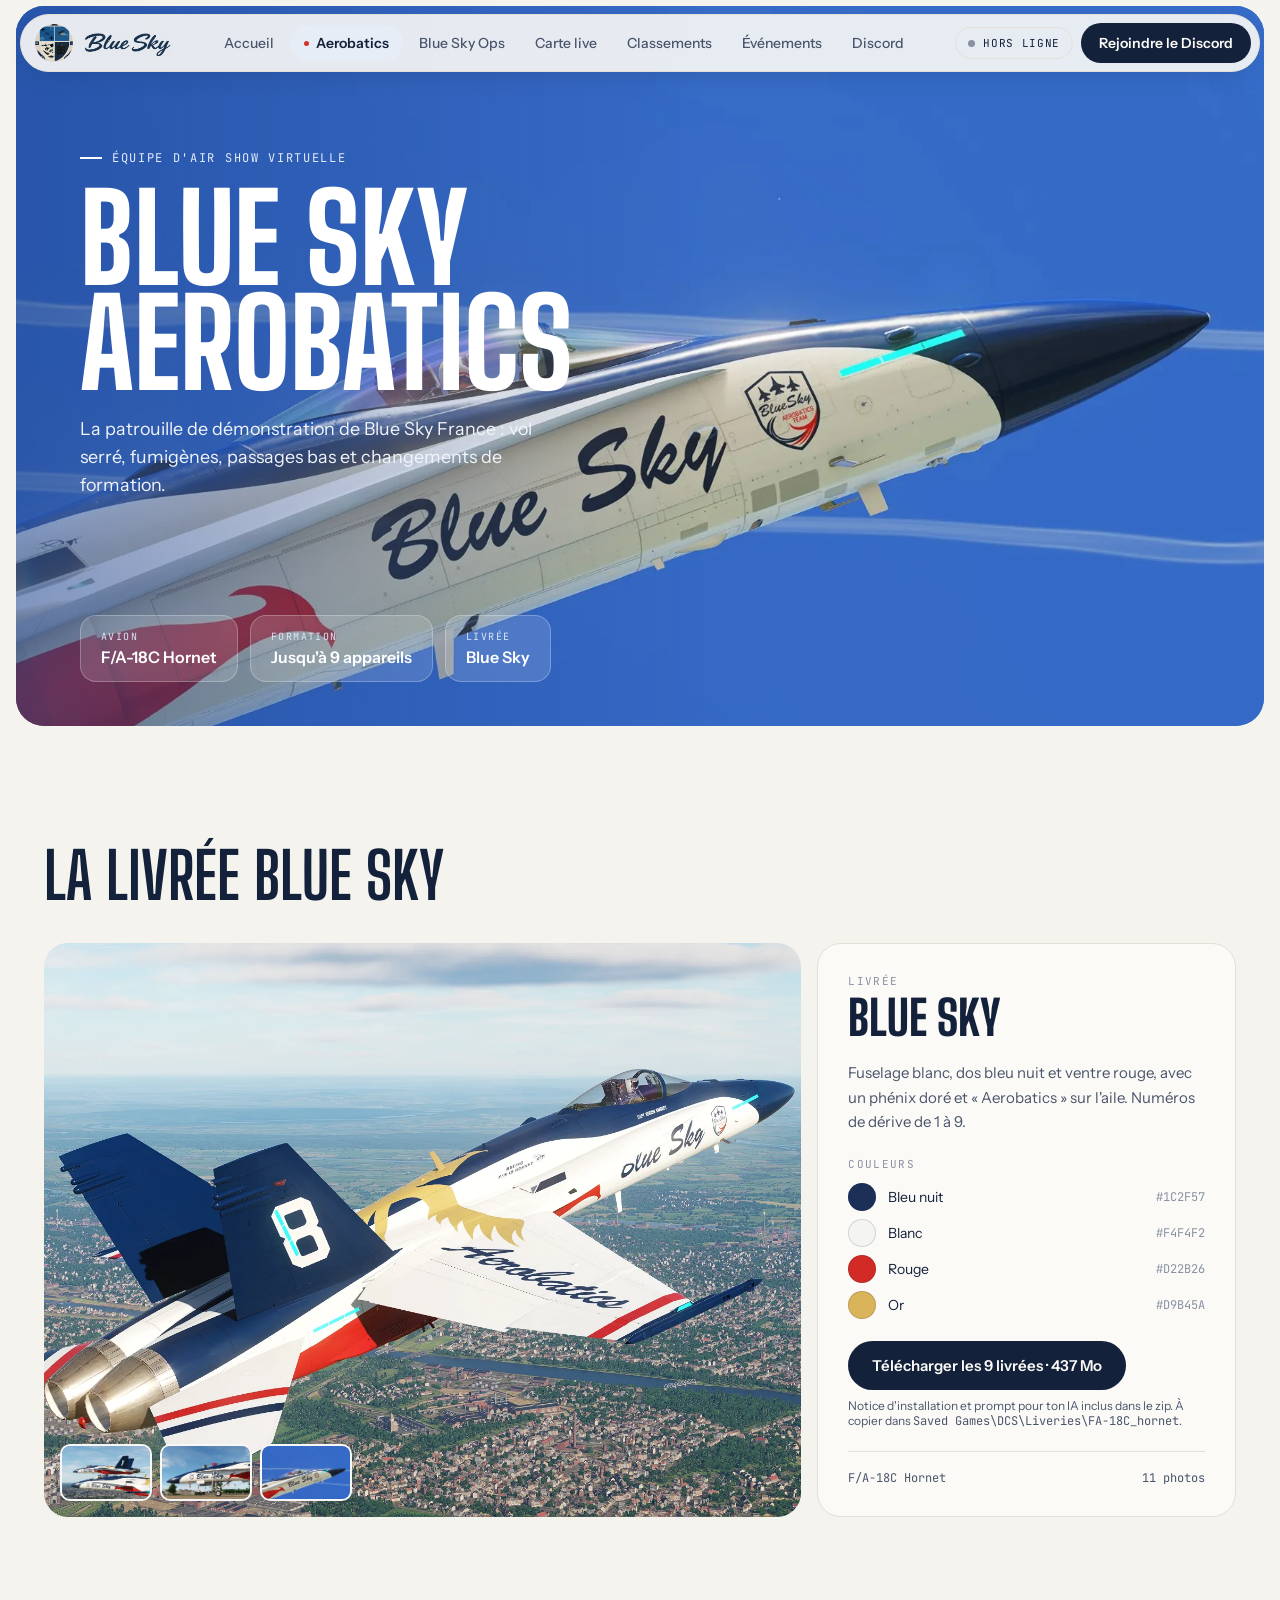
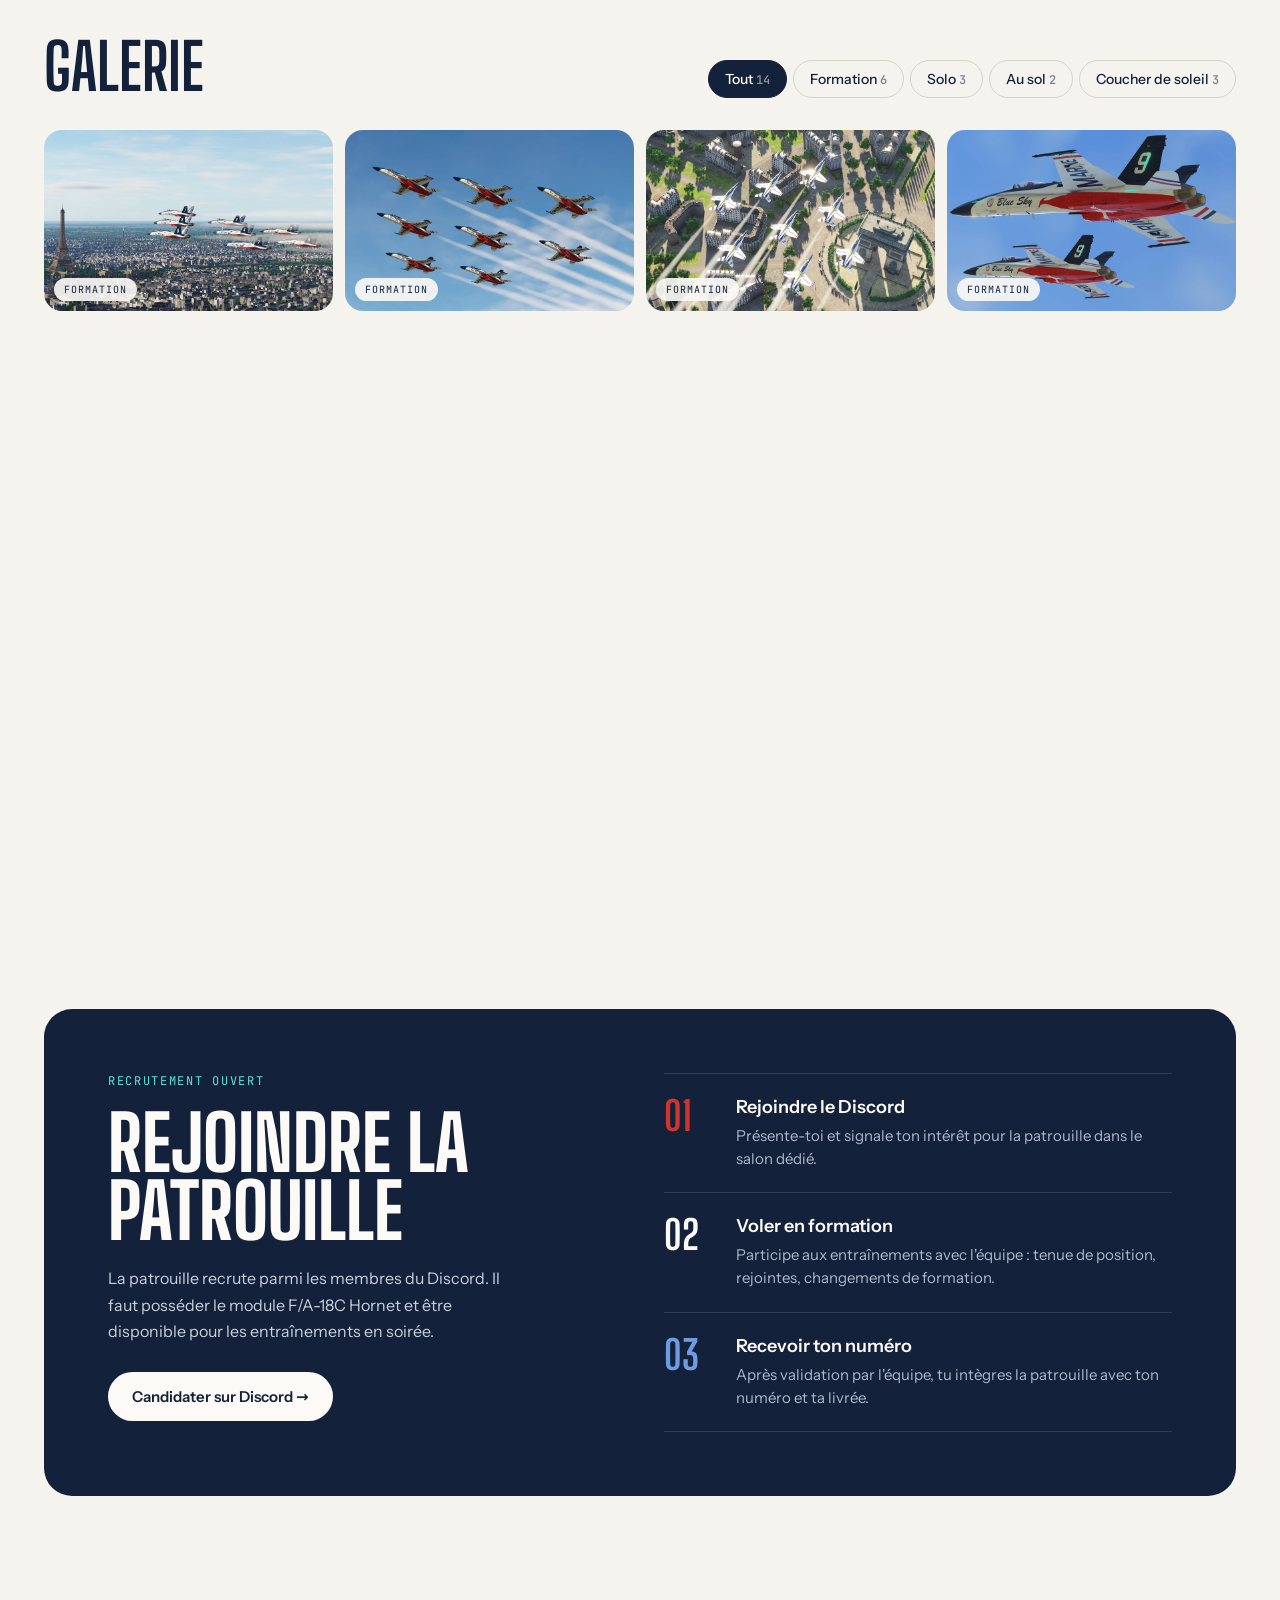
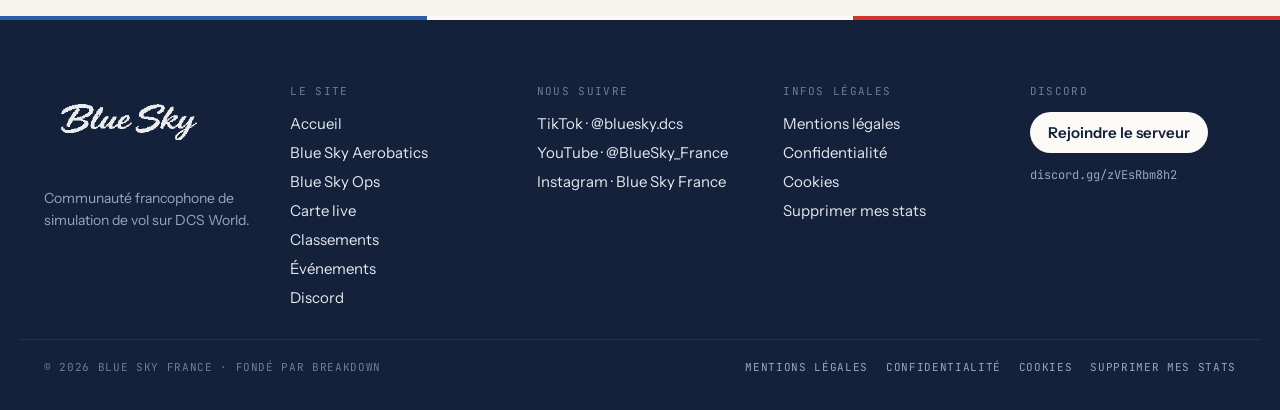
==== web/aerobatics.html @ 002121c4 "Records : kills air-air et air-sol separes Co-Authored-By: Claude Opus 5.5 <noreply@anthropic.com>" ====
<!DOCTYPE html>
<html lang="fr">
<head>
<meta charset="utf-8">
<meta name="viewport" content="width=device-width, initial-scale=1">
<title>Blue Sky Aerobatics · Blue Sky France</title>
<meta name="description" content="Blue Sky Aerobatics, la patrouille de démonstration virtuelle de Blue Sky France sur F/A-18C Hornet.">
<link rel="canonical" href="https://thibaero278.github.io/blue-sky-france/aerobatics.html">
<meta property="og:type" content="website">
<meta property="og:site_name" content="Blue Sky France">
<meta property="og:locale" content="fr_FR">
<meta property="og:title" content="Blue Sky Aerobatics · Blue Sky France">
<meta property="og:description" content="Blue Sky Aerobatics, la patrouille de démonstration virtuelle de Blue Sky France sur F/A-18C Hornet.">
<meta property="og:url" content="https://thibaero278.github.io/blue-sky-france/aerobatics.html">
<meta property="og:image" content="https://thibaero278.github.io/blue-sky-france/assets/forma-eiffel.webp">
<meta name="twitter:card" content="summary_large_image">
<link rel="icon" type="image/png" sizes="192x192" href="assets/icon-192.png">
<link rel="manifest" href="manifest.webmanifest">
<meta name="theme-color" content="#13213a">
<link rel="apple-touch-icon" href="assets/icon-192.png">
<link rel="stylesheet" href="assets/fonts/fonts.css">
<link rel="stylesheet" href="css/style.css?v=10">
<link rel="stylesheet" href="css/motion.css">
<script>document.documentElement.classList.add('motion');setTimeout(function(){if(!window.BSMotion)document.documentElement.classList.remove('motion')},3000)</script>
</head>
<body data-page="aerobatics">

<header class="hero aero-hero">
  <div class="hero-frame">
    <img src="assets/nez-en-vol.webp" alt="F/A-18C Blue Sky en vol" fetchpriority="high">
    <div class="shade"></div>
    <div class="hero-body">
      <div style="max-width:640px; display:flex; flex-direction:column; gap:20px">
        <div class="eyebrow light">Équipe d'air show virtuelle</div>
        <h1>Blue Sky<br>Aerobatics</h1>
        <p style="margin:0; max-width:480px; font-size:clamp(16px, 1.4vw, 19px); line-height:1.55; color:#f1f5fb">La patrouille de démonstration de Blue Sky France : vol serré, fumigènes, passages bas et changements de formation.</p>
      </div>
      <div style="display:flex; flex-wrap:wrap; gap:12px">
        <div class="glass-chip"><span>Avion</span><b>F/A-18C Hornet</b></div>
        <div class="glass-chip"><span>Formation</span><b>Jusqu'à 9 appareils</b></div>
        <div class="glass-chip"><span>Livrée</span><b>Blue Sky</b></div>
      </div>
    </div>
  </div>
</header>

<section class="wrap section" style="display:flex; flex-direction:column; gap:36px">
  <h2 class="h2">La livrée Blue Sky</h2>
  <div style="display:flex; flex-wrap:wrap; gap:16px">
    <div class="livery-photo">
      <img src="assets/solo-ville.webp" alt="Hornet en livrée Blue Sky" loading="lazy">
      <div class="thumbs" id="thumbs"></div>
    </div>
    <div class="card" style="flex:1 1 300px; padding:30px; border-radius:24px; display:flex; flex-direction:column; gap:22px">
      <div style="display:flex; flex-direction:column; gap:8px">
        <span class="label">Livrée</span>
        <span class="display" style="font-weight:800; font-size:48px; line-height:.9">Blue Sky</span>
      </div>
      <p style="margin:0; font-size:15px; line-height:1.65; color:#4a556b">Fuselage blanc, dos bleu nuit et ventre rouge, avec un phénix doré et « Aerobatics » sur l'aile. Numéros de dérive de 1 à 9.</p>
      <div style="display:flex; flex-direction:column; gap:12px">
        <span class="label">Couleurs</span>
        <div style="display:flex; flex-direction:column; gap:8px" id="swatches"></div>
      </div>
      <div style="display:flex; flex-direction:column; gap:8px">
        <a class="btn" style="align-self:flex-start" href="https://github.com/thibaero278/blue-sky-france/releases/download/livrees-voltige/Blue-Sky-Aerobatics-Livrees.zip" download>Télécharger les 9 livrées · 437 Mo</a>
        <span style="font-size:12px; color:#4a556b">Notice d'installation et prompt pour ton IA inclus dans le zip. À copier dans <span class="mono">Saved Games\DCS\Liveries\FA-18C_hornet</span>.</span>
      </div>
      <div class="mono" style="margin-top:auto; padding-top:18px; border-top:1px solid #e4e0d6; display:flex; justify-content:space-between; font-size:12px; color:#4a556b">
        <span>F/A-18C Hornet</span><span id="photoCount"></span>
      </div>
    </div>
  </div>
</section>

<section class="wrap section" style="display:flex; flex-direction:column; gap:32px">
  <div class="sec-head">
    <h2 class="h2">Galerie</h2>
    <div class="filters" id="filters"></div>
  </div>
  <div class="gallery" id="gallery"></div>
</section>

<section class="wrap section">
  <div class="recruit">
    <div style="display:flex; flex-direction:column; gap:20px; align-items:flex-start">
      <span class="mono" style="font-size:12px; letter-spacing:.14em; text-transform:uppercase; color:#5fe3d6">Recrutement ouvert</span>
      <h2 class="display" style="margin:0; font-weight:800; font-size:clamp(44px, 6vw, 76px); line-height:.9">Rejoindre la patrouille</h2>
      <p style="margin:0; max-width:420px; font-size:16px; line-height:1.65; color:#c9d1de">La patrouille recrute parmi les membres du Discord. Il faut posséder le module F/A-18C Hornet et être disponible pour les entraînements en soirée.</p>
      <a class="btn light" href="https://discord.gg/zVEsRbm8h2" target="_blank" rel="noopener" style="margin-top:8px">Candidater sur Discord →</a>
    </div>
    <div>
      <div class="step"><span class="nb" style="color:#d0342c">01</span><div><b>Rejoindre le Discord</b><span>Présente-toi et signale ton intérêt pour la patrouille dans le salon dédié.</span></div></div>
      <div class="step"><span class="nb" style="color:#fbfaf7">02</span><div><b>Voler en formation</b><span>Participe aux entraînements avec l'équipe : tenue de position, rejointes, changements de formation.</span></div></div>
      <div class="step"><span class="nb" style="color:#6f9be0">03</span><div><b>Recevoir ton numéro</b><span>Après validation par l'équipe, tu intègres la patrouille avec ton numéro et ta livrée.</span></div></div>
    </div>
  </div>
</section>

<div class="lightbox" id="lightbox" hidden>
  <img id="lbImg" alt="">
  <div class="ctl"><button id="lbPrev" aria-label="Photo précédente">←</button><span id="lbCap"></span><button id="lbNext" aria-label="Photo suivante">→</button></div>
  <button class="close" id="lbClose" aria-label="Fermer">✕</button>
</div>

<script src="js/config.js?v=6"></script>
<script src="js/data.js?v=11"></script>
<script src="js/layout.js?v=8"></script>
<script src="js/motion.js?v=6"></script>
<script src="js/pages/aerobatics.js?v=6"></script>
</body>
</html>
---- web/assets/fonts/fonts.css ----
/* Polices hébergées sur le site (licence OFL, récupérées sur Google Fonts) : aucun appel à Google. */
/* latin-ext */
@font-face {
  font-family: 'Big Shoulders Display';
  font-style: normal;
  font-weight: 600;
  font-display: swap;
  src: url(big-shoulders-display-latin-ext.woff2) format('woff2');
  unicode-range: U+0100-02BA, U+02BD-02C5, U+02C7-02CC, U+02CE-02D7, U+02DD-02FF, U+0304, U+0308, U+0329, U+1D00-1DBF, U+1E00-1E9F, U+1EF2-1EFF, U+2020, U+20A0-20AB, U+20AD-20C4, U+2113, U+2C60-2C7F, U+A720-A7FF;
}
/* latin */
@font-face {
  font-family: 'Big Shoulders Display';
  font-style: normal;
  font-weight: 600;
  font-display: swap;
  src: url(big-shoulders-display-latin.woff2) format('woff2');
  unicode-range: U+0000-00FF, U+0131, U+0152-0153, U+02BB-02BC, U+02C6, U+02DA, U+02DC, U+0304, U+0308, U+0329, U+2000-206F, U+20AC, U+2122, U+2191, U+2193, U+2212, U+2215, U+FEFF, U+FFFD;
}
/* latin-ext */
@font-face {
  font-family: 'Big Shoulders Display';
  font-style: normal;
  font-weight: 700;
  font-display: swap;
  src: url(big-shoulders-display-latin-ext.woff2) format('woff2');
  unicode-range: U+0100-02BA, U+02BD-02C5, U+02C7-02CC, U+02CE-02D7, U+02DD-02FF, U+0304, U+0308, U+0329, U+1D00-1DBF, U+1E00-1E9F, U+1EF2-1EFF, U+2020, U+20A0-20AB, U+20AD-20C4, U+2113, U+2C60-2C7F, U+A720-A7FF;
}
/* latin */
@font-face {
  font-family: 'Big Shoulders Display';
  font-style: normal;
  font-weight: 700;
  font-display: swap;
  src: url(big-shoulders-display-latin.woff2) format('woff2');
  unicode-range: U+0000-00FF, U+0131, U+0152-0153, U+02BB-02BC, U+02C6, U+02DA, U+02DC, U+0304, U+0308, U+0329, U+2000-206F, U+20AC, U+2122, U+2191, U+2193, U+2212, U+2215, U+FEFF, U+FFFD;
}
/* latin-ext */
@font-face {
  font-family: 'Big Shoulders Display';
  font-style: normal;
  font-weight: 800;
  font-display: swap;
  src: url(big-shoulders-display-latin-ext.woff2) format('woff2');
  unicode-range: U+0100-02BA, U+02BD-02C5, U+02C7-02CC, U+02CE-02D7, U+02DD-02FF, U+0304, U+0308, U+0329, U+1D00-1DBF, U+1E00-1E9F, U+1EF2-1EFF, U+2020, U+20A0-20AB, U+20AD-20C4, U+2113, U+2C60-2C7F, U+A720-A7FF;
}
/* latin */
@font-face {
  font-family: 'Big Shoulders Display';
  font-style: normal;
  font-weight: 800;
  font-display: swap;
  src: url(big-shoulders-display-latin.woff2) format('woff2');
  unicode-range: U+0000-00FF, U+0131, U+0152-0153, U+02BB-02BC, U+02C6, U+02DA, U+02DC, U+0304, U+0308, U+0329, U+2000-206F, U+20AC, U+2122, U+2191, U+2193, U+2212, U+2215, U+FEFF, U+FFFD;
}
/* latin-ext */
@font-face {
  font-family: 'Instrument Sans';
  font-style: normal;
  font-weight: 400;
  font-stretch: 100%;
  font-display: swap;
  src: url(instrument-sans-latin-ext.woff2) format('woff2');
  unicode-range: U+0100-02BA, U+02BD-02C5, U+02C7-02CC, U+02CE-02D7, U+02DD-02FF, U+0304, U+0308, U+0329, U+1D00-1DBF, U+1E00-1E9F, U+1EF2-1EFF, U+2020, U+20A0-20AB, U+20AD-20C4, U+2113, U+2C60-2C7F, U+A720-A7FF;
}
/* latin */
@font-face {
  font-family: 'Instrument Sans';
  font-style: normal;
  font-weight: 400;
  font-stretch: 100%;
  font-display: swap;
  src: url(instrument-sans-latin.woff2) format('woff2');
  unicode-range: U+0000-00FF, U+0131, U+0152-0153, U+02BB-02BC, U+02C6, U+02DA, U+02DC, U+0304, U+0308, U+0329, U+2000-206F, U+20AC, U+2122, U+2191, U+2193, U+2212, U+2215, U+FEFF, U+FFFD;
}
/* latin-ext */
@font-face {
  font-family: 'Instrument Sans';
  font-style: normal;
  font-weight: 500;
  font-stretch: 100%;
  font-display: swap;
  src: url(instrument-sans-latin-ext.woff2) format('woff2');
  unicode-range: U+0100-02BA, U+02BD-02C5, U+02C7-02CC, U+02CE-02D7, U+02DD-02FF, U+0304, U+0308, U+0329, U+1D00-1DBF, U+1E00-1E9F, U+1EF2-1EFF, U+2020, U+20A0-20AB, U+20AD-20C4, U+2113, U+2C60-2C7F, U+A720-A7FF;
}
/* latin */
@font-face {
  font-family: 'Instrument Sans';
  font-style: normal;
  font-weight: 500;
  font-stretch: 100%;
  font-display: swap;
  src: url(instrument-sans-latin.woff2) format('woff2');
  unicode-range: U+0000-00FF, U+0131, U+0152-0153, U+02BB-02BC, U+02C6, U+02DA, U+02DC, U+0304, U+0308, U+0329, U+2000-206F, U+20AC, U+2122, U+2191, U+2193, U+2212, U+2215, U+FEFF, U+FFFD;
}
/* latin-ext */
@font-face {
  font-family: 'Instrument Sans';
  font-style: normal;
  font-weight: 600;
  font-stretch: 100%;
  font-display: swap;
  src: url(instrument-sans-latin-ext.woff2) format('woff2');
  unicode-range: U+0100-02BA, U+02BD-02C5, U+02C7-02CC, U+02CE-02D7, U+02DD-02FF, U+0304, U+0308, U+0329, U+1D00-1DBF, U+1E00-1E9F, U+1EF2-1EFF, U+2020, U+20A0-20AB, U+20AD-20C4, U+2113, U+2C60-2C7F, U+A720-A7FF;
}
/* latin */
@font-face {
  font-family: 'Instrument Sans';
  font-style: normal;
  font-weight: 600;
  font-stretch: 100%;
  font-display: swap;
  src: url(instrument-sans-latin.woff2) format('woff2');
  unicode-range: U+0000-00FF, U+0131, U+0152-0153, U+02BB-02BC, U+02C6, U+02DA, U+02DC, U+0304, U+0308, U+0329, U+2000-206F, U+20AC, U+2122, U+2191, U+2193, U+2212, U+2215, U+FEFF, U+FFFD;
}
/* latin-ext */
@font-face {
  font-family: 'Instrument Sans';
  font-style: normal;
  font-weight: 700;
  font-stretch: 100%;
  font-display: swap;
  src: url(instrument-sans-latin-ext.woff2) format('woff2');
  unicode-range: U+0100-02BA, U+02BD-02C5, U+02C7-02CC, U+02CE-02D7, U+02DD-02FF, U+0304, U+0308, U+0329, U+1D00-1DBF, U+1E00-1E9F, U+1EF2-1EFF, U+2020, U+20A0-20AB, U+20AD-20C4, U+2113, U+2C60-2C7F, U+A720-A7FF;
}
/* latin */
@font-face {
  font-family: 'Instrument Sans';
  font-style: normal;
  font-weight: 700;
  font-stretch: 100%;
  font-display: swap;
  src: url(instrument-sans-latin.woff2) format('woff2');
  unicode-range: U+0000-00FF, U+0131, U+0152-0153, U+02BB-02BC, U+02C6, U+02DA, U+02DC, U+0304, U+0308, U+0329, U+2000-206F, U+20AC, U+2122, U+2191, U+2193, U+2212, U+2215, U+FEFF, U+FFFD;
}
/* latin-ext */
@font-face {
  font-family: 'JetBrains Mono';
  font-style: normal;
  font-weight: 400;
  font-display: swap;
  src: url(jetbrains-mono-latin-ext.woff2) format('woff2');
  unicode-range: U+0100-02BA, U+02BD-02C5, U+02C7-02CC, U+02CE-02D7, U+02DD-02FF, U+0304, U+0308, U+0329, U+1D00-1DBF, U+1E00-1E9F, U+1EF2-1EFF, U+2020, U+20A0-20AB, U+20AD-20C4, U+2113, U+2C60-2C7F, U+A720-A7FF;
}
/* latin */
@font-face {
  font-family: 'JetBrains Mono';
  font-style: normal;
  font-weight: 400;
  font-display: swap;
  src: url(jetbrains-mono-latin.woff2) format('woff2');
  unicode-range: U+0000-00FF, U+0131, U+0152-0153, U+02BB-02BC, U+02C6, U+02DA, U+02DC, U+0304, U+0308, U+0329, U+2000-206F, U+20AC, U+2122, U+2191, U+2193, U+2212, U+2215, U+FEFF, U+FFFD;
}
/* latin-ext */
@font-face {
  font-family: 'JetBrains Mono';
  font-style: normal;
  font-weight: 500;
  font-display: swap;
  src: url(jetbrains-mono-latin-ext.woff2) format('woff2');
  unicode-range: U+0100-02BA, U+02BD-02C5, U+02C7-02CC, U+02CE-02D7, U+02DD-02FF, U+0304, U+0308, U+0329, U+1D00-1DBF, U+1E00-1E9F, U+1EF2-1EFF, U+2020, U+20A0-20AB, U+20AD-20C4, U+2113, U+2C60-2C7F, U+A720-A7FF;
}
/* latin */
@font-face {
  font-family: 'JetBrains Mono';
  font-style: normal;
  font-weight: 500;
  font-display: swap;
  src: url(jetbrains-mono-latin.woff2) format('woff2');
  unicode-range: U+0000-00FF, U+0131, U+0152-0153, U+02BB-02BC, U+02C6, U+02DA, U+02DC, U+0304, U+0308, U+0329, U+2000-206F, U+20AC, U+2122, U+2191, U+2193, U+2212, U+2215, U+FEFF, U+FFFD;
}
/* latin-ext */
@font-face {
  font-family: 'JetBrains Mono';
  font-style: normal;
  font-weight: 600;
  font-display: swap;
  src: url(jetbrains-mono-latin-ext.woff2) format('woff2');
  unicode-range: U+0100-02BA, U+02BD-02C5, U+02C7-02CC, U+02CE-02D7, U+02DD-02FF, U+0304, U+0308, U+0329, U+1D00-1DBF, U+1E00-1E9F, U+1EF2-1EFF, U+2020, U+20A0-20AB, U+20AD-20C4, U+2113, U+2C60-2C7F, U+A720-A7FF;
}
/* latin */
@font-face {
  font-family: 'JetBrains Mono';
  font-style: normal;
  font-weight: 600;
  font-display: swap;
  src: url(jetbrains-mono-latin.woff2) format('woff2');
  unicode-range: U+0000-00FF, U+0131, U+0152-0153, U+02BB-02BC, U+02C6, U+02DA, U+02DC, U+0304, U+0308, U+0329, U+2000-206F, U+20AC, U+2122, U+2191, U+2193, U+2212, U+2215, U+FEFF, U+FFFD;
}
---- web/css/style.css ----
/* Blue Sky France — feuille de style commune */
:root {
  --bg: #f5f3ee; --card: #fbfaf7; --line: #e4e0d6; --line2: #eeeae2; --sand: #ebe7de; --sand2: #f1eee7;
  --ink: #13213a; --ink2: #4a556b; --ink3: #33415c; --mute: #8a91a3;
  --blue: #2a5ca8; --blue-soft: #e6edf7; --blue-pale: #9fb6d8; --blue-bar: #c9d6ea;
  --red: #d0342c; --teal: #13a89e; --teal-txt: #0b7d75; --hud: #5fe3d6; --gold: #d9b45a;
  --navy2: #1b2d4f;
  --f-display: 'Big Shoulders Display', sans-serif;
  --f-text: 'Instrument Sans', system-ui, sans-serif;
  --f-mono: 'JetBrains Mono', monospace;
}
* { box-sizing: border-box; }
html { scroll-behavior: smooth; }
body { margin: 0; background: var(--bg); color: var(--ink); font-family: var(--f-text); -webkit-font-smoothing: antialiased; }
a { color: var(--blue); } a:hover { color: var(--ink); }
img { display: block; max-width: 100%; }
button { font-family: var(--f-text); }
[hidden] { display: none !important; }

/* ---------- utilitaires ---------- */
.mono { font-family: var(--f-mono); }
.display { font-family: var(--f-display); text-transform: uppercase; }
.wrap { max-width: 1240px; margin: 0 auto; padding-left: 24px; padding-right: 24px; }
.section { padding-top: 120px; }
.label { font-family: var(--f-mono); font-size: 11px; letter-spacing: .12em; text-transform: uppercase; color: var(--mute); }
.eyebrow { display: flex; align-items: center; gap: 10px; font-family: var(--f-mono); font-size: 12px; letter-spacing: .14em; text-transform: uppercase; color: var(--blue); }
.eyebrow::before { content: ''; width: 22px; height: 2px; background: var(--red); flex: none; }
.eyebrow.light { color: #e3ecf9; } .eyebrow.light::before { background: #fff; }
.tag { display: inline-block; padding: 6px 12px; border-radius: 999px; background: var(--blue-soft); color: var(--blue); font-family: var(--f-mono); font-size: 11px; letter-spacing: .12em; text-transform: uppercase; }
.h1 { margin: 0; font-family: var(--f-display); font-weight: 800; font-size: clamp(60px, 9vw, 120px); line-height: .86; text-transform: uppercase; }
.h2 { margin: 0; font-family: var(--f-display); font-weight: 700; font-size: clamp(40px, 5vw, 64px); line-height: .95; text-transform: uppercase; text-wrap: balance; }
.lead { margin: 0; font-size: 17px; line-height: 1.6; color: var(--ink2); text-wrap: pretty; }
.sec-head { display: flex; flex-wrap: wrap; justify-content: space-between; align-items: flex-end; gap: 16px; }
.dot { width: 7px; height: 7px; border-radius: 50%; background: var(--teal); box-shadow: 0 0 0 3px rgba(19,168,158,.18); flex: none; display: inline-block; }
.dot.off { background: var(--mute); box-shadow: none; }
.demo-badge { display: inline-flex; align-items: center; gap: 6px; padding: 4px 9px; border-radius: 999px; background: #fdf1d8; color: #8a5a00; border: 1px solid #f0d9a4; font-family: var(--f-mono); font-size: 10px; letter-spacing: .1em; text-transform: uppercase; white-space: nowrap; }

.card { border-radius: 22px; background: var(--card); border: 1px solid var(--line); }
.grid-auto { display: grid; gap: 16px; grid-template-columns: repeat(auto-fit, minmax(min(100%, var(--min, 260px)), 1fr)); }

/* ---------- boutons ---------- */
.btn { display: inline-block; padding: 15px 24px; border-radius: 999px; background: var(--ink); color: #fbfaf7; font-weight: 600; font-size: 15px; text-decoration: none; white-space: nowrap; border: none; cursor: pointer; transition: background .15s, color .15s; }
.btn:hover { background: var(--blue); color: #fff; }
.btn.sm { padding: 11px 18px; font-size: 14px; }
.btn.light { background: #fbfaf7; color: var(--ink); }
.btn.light:hover { background: #fff; color: var(--blue); }
.btn.ghost { background: rgba(251,250,247,.9); border: 1px solid #d8d3c7; color: var(--ink); }
.btn.ghost:hover { background: #fff; border-color: var(--ink); }
.btn.outline { background: transparent; border: 1px solid var(--ink); color: var(--ink); padding: 12px 18px; font-size: 14px; }
.btn.outline:hover { background: var(--ink); color: #fbfaf7; }
.btn.muted { background: var(--sand); color: var(--ink2); padding: 12px 18px; font-size: 14px; cursor: default; }
.copy { display: inline-flex; align-items: center; gap: 10px; padding: 15px 18px; border-radius: 999px; border: 1px dashed var(--blue-pale); background: transparent; color: var(--ink); font-family: var(--f-mono); font-size: 13px; cursor: pointer; }
.copy:hover { border-style: solid; border-color: var(--blue); }
.copy span { color: var(--blue); }

.seg { display: flex; flex-wrap: wrap; gap: 4px; padding: 4px; border-radius: 999px; background: var(--sand); }
.seg button { padding: 10px 18px; border-radius: 999px; border: none; background: transparent; color: var(--ink2); font-size: 14px; font-weight: 600; cursor: pointer; }
.seg button:hover { color: var(--ink); }
.seg button.on { background: var(--ink); color: #fbfaf7; }
.seg.mono-seg button { font-family: var(--f-mono); font-size: 12px; font-weight: 400; padding: 8px 16px; }

/* ---------- navigation ---------- */
.navwrap { position: sticky; top: 0; z-index: 1000; padding: 14px 16px 0; }
.nav { position: relative; max-width: 1240px; margin: 0 auto; display: flex; align-items: center; justify-content: space-between; gap: 12px 20px; padding: 8px 8px 8px 14px; background: rgba(251,250,247,.9); backdrop-filter: blur(14px); -webkit-backdrop-filter: blur(14px); border: 1px solid var(--line); border-radius: 999px; box-shadow: 0 10px 30px -18px rgba(19,33,58,.35); }
.brand { display: flex; align-items: center; gap: 10px; text-decoration: none; flex: none; }
.crest { width: 38px; height: 38px; border-radius: 50%; overflow: hidden; background: #ece6da; display: flex; align-items: center; justify-content: center; flex: none; }
.crest img { width: 150%; height: 150%; max-width: none; object-fit: cover; }
.brand .script { height: 26px; width: auto; mix-blend-mode: multiply; }
.links { display: flex; align-items: center; gap: 2px; }
.links a { display: flex; align-items: center; gap: 7px; padding: 9px 14px; border-radius: 999px; color: var(--ink2); font-size: 14px; font-weight: 500; text-decoration: none; white-space: nowrap; }
.links a:hover { color: var(--ink); background: #efece5; }
.links a.on { background: var(--blue-soft); color: var(--ink); font-weight: 600; }
.links a.on::before { content: ''; width: 5px; height: 5px; border-radius: 50%; background: var(--red); }
.navright { display: flex; align-items: center; gap: 8px; flex: none; }
.pill { display: flex; align-items: center; gap: 8px; padding: 8px 12px; border-radius: 999px; border: 1px solid var(--line); font-family: var(--f-mono); font-size: 11px; letter-spacing: .06em; color: var(--ink); text-decoration: none; text-transform: uppercase; white-space: nowrap; }
.pill:hover { border-color: var(--teal); color: var(--ink); }
.menubtn { display: none; width: 42px; height: 42px; border-radius: 50%; border: 1px solid var(--line); background: #fbfaf7; color: var(--ink); font-size: 16px; cursor: pointer; align-items: center; justify-content: center; }
.cta-short { display: none; }
@media (max-width: 1279px) { .navright .pill { display: none; } }
@media (max-width: 1119px) {
  .links { display: none; position: absolute; top: calc(100% + 8px); left: 0; right: 0; flex-direction: column; align-items: stretch; padding: 8px; border-radius: 22px; background: #fbfaf7; border: 1px solid var(--line); box-shadow: 0 20px 40px -20px rgba(19,33,58,.4); }
  .links.open { display: flex; }
  .links a { justify-content: space-between; padding: 14px 16px; border-radius: 14px; font-size: 16px; font-weight: 600; color: var(--ink); }
  .links a.on { background: transparent; }
  .links a.on::before { display: none; }
  .links a.on::after { content: '●'; font-family: var(--f-mono); font-size: 12px; color: var(--red); }
  .menubtn { display: flex; }
}
@media (max-width: 479px) { .cta-long { display: none; } .cta-short { display: inline; } .brand .script { display: none; } }

/* ---------- héros (photo plein cadre) ---------- */
.hero { padding: 14px 16px 0; margin-top: -80px; }
.hero-frame { position: relative; max-width: 1400px; margin: 0 auto; border-radius: 28px; overflow: hidden; background: #cfdbe8; display: flex; }
.hero-frame > img { position: absolute; inset: 0; width: 100%; height: 100%; object-fit: cover; }
.hero-frame > .shade { position: absolute; inset: 0; }
.hero-body { position: relative; width: 100%; display: flex; flex-direction: column; justify-content: space-between; gap: 48px; }

/* ---------- accueil ---------- */
.home-hero .shade { background: linear-gradient(180deg, rgba(245,243,238,.72) 0%, rgba(245,243,238,.28) 30%, rgba(245,243,238,0) 48%, rgba(19,33,58,0) 62%, rgba(19,33,58,.55) 100%); }
.home-hero .hero-body { min-height: clamp(620px, 88vh, 900px); padding: clamp(120px, 14vh, 150px) clamp(24px, 5vw, 64px) clamp(24px, 4vw, 44px); }
.home-hero h1 { margin: 0; font-family: var(--f-display); font-weight: 800; font-size: clamp(64px, 10vw, 148px); line-height: .86; letter-spacing: -.01em; text-transform: uppercase; }
.glass-p { margin: 0; max-width: 420px; padding: 14px 18px; border-radius: 16px; background: rgba(245,243,238,.25); backdrop-filter: blur(12px); -webkit-backdrop-filter: blur(12px); font-size: clamp(16px, 1.4vw, 19px); line-height: 1.55; color: #26344f; text-wrap: pretty; }
.live-chip { display: flex; align-items: center; gap: 18px; padding: 14px 20px 14px 16px; border-radius: 18px; background: rgba(251,250,247,.92); backdrop-filter: blur(10px); text-decoration: none; color: var(--ink); }
.live-chip:hover { background: #fff; color: var(--ink); }
.live-badge { display: flex; align-items: center; gap: 8px; padding: 6px 10px; border-radius: 999px; background: var(--ink); color: var(--hud); font-family: var(--f-mono); font-size: 11px; letter-spacing: .1em; }
.live-badge i { width: 7px; height: 7px; border-radius: 50%; background: var(--hud); }
.live-badge.off { background: #4a556b; color: #dfe3ea; }
.hero-stats { display: flex; gap: 28px; color: #fff; font-family: var(--f-mono); font-size: 12px; letter-spacing: .08em; text-transform: uppercase; }
.hero-stats > span { display: flex; flex-direction: column; gap: 2px; }
.hero-stats b { font-family: var(--f-display); font-size: 40px; font-weight: 700; letter-spacing: 0; line-height: 1; }

.feature { padding: 28px; display: flex; flex-direction: column; gap: 14px; }
.feature .num { font-family: var(--f-mono); font-size: 12px; color: var(--red); }
.feature h3 { margin: 0; font-size: 21px; font-weight: 600; }
.feature p { margin: 0; font-size: 15px; line-height: 1.6; color: var(--ink2); text-wrap: pretty; }

.staff { padding: 24px; border-radius: 22px; border: 1px solid var(--line); display: flex; align-items: center; gap: 18px; }
.staff b { display: block; font-family: var(--f-display); font-weight: 700; font-size: 30px; line-height: 1; text-transform: uppercase; }
.staff small { font-size: 14px; color: var(--ink2); }
/* Pastille du rôle Discord de l'équipe (--rc = couleur du rôle) */
.role-badge { width: 56px; height: 56px; border-radius: 14px; flex: none; display: flex; align-items: center; justify-content: center;
  background: var(--ink); color: var(--rc); border: 2px solid var(--rc); font-family: var(--f-display); font-weight: 700; font-size: 28px; line-height: 1; }
.role-badge.small { font-size: 17px; letter-spacing: -.02em; }
.role-badge.emoji { font-family: var(--f-text); font-size: 26px; }
.tiers { display: grid; grid-template-columns: repeat(auto-fit, minmax(min(100%, 200px), 1fr)); gap: 1px; border-radius: 22px; border: 1px solid var(--line); background: var(--line); overflow: hidden; }
.tiers > div { padding: 24px; display: flex; flex-direction: column; gap: 10px; background: var(--card); }
.tiers b { display: flex; align-items: center; gap: 8px; font-family: var(--f-display); font-weight: 700; font-size: 28px; line-height: 1; text-transform: uppercase; }
.tiers b i { width: 10px; height: 10px; border-radius: 50%; }
.tiers span { font-size: 14px; line-height: 1.55; color: var(--ink2); }

.teaser { position: relative; display: flex; max-width: 1400px; margin: 0 auto; border-radius: 28px; overflow: hidden; text-decoration: none; color: #fff; min-height: clamp(440px, 62vh, 620px); background: #3f74b4; }
.teaser:hover { color: #fff; }
.teaser > img { position: absolute; inset: 0; width: 100%; height: 100%; object-fit: cover; object-position: center 30%; transition: transform .6s ease; }
.teaser:hover > img { transform: scale(1.02); }
.teaser .shade { position: absolute; inset: 0; background: linear-gradient(0deg, rgba(19,33,58,.78) 0%, rgba(19,33,58,.2) 45%, rgba(19,33,58,0) 70%); }
.teaser-body { position: relative; margin-top: auto; padding: clamp(24px, 5vw, 56px); display: flex; flex-wrap: wrap; align-items: flex-end; justify-content: space-between; gap: 24px; width: 100%; }

.now-card { padding: 26px; display: flex; flex-direction: column; gap: 20px; text-decoration: none; color: var(--ink); }
.now-card:hover { border-color: var(--ink); color: var(--ink); }
.now-card .more { margin-top: auto; font-weight: 600; font-size: 14px; color: var(--blue); }
.now-card.dark { background: var(--ink); color: #fbfaf7; border-color: var(--ink); }
.now-card.dark:hover { background: var(--navy2); color: #fbfaf7; }
.now-card.dark .more { color: #fff; }
/* Carte sombre avec photo DCS en fond (<img class="bg">), assombrie pour garder le texte lisible */
.photo-card { position: relative; overflow: hidden; isolation: isolate; overflow-wrap: anywhere; }
.photo-card > img.bg { position: absolute; inset: 0; z-index: -2; width: 100%; height: 100%; object-fit: cover; transition: transform .6s ease; }
.photo-card::before { content: ''; position: absolute; inset: 0; z-index: -1; background: linear-gradient(180deg, rgba(19,33,58,.6) 0%, rgba(19,33,58,.85) 55%, rgba(19,33,58,.96) 100%); }
.photo-card:hover > img.bg { transform: scale(1.04); }

/* ---------- page Événements ---------- */
.ev-hero { position: relative; min-height: clamp(420px, 62vh, 640px); display: flex; align-items: flex-end; overflow: hidden; background: #13213a; }
.ev-hero > img { position: absolute; inset: 0; width: 100%; height: 100%; object-fit: cover; object-position: 70% 40%; }
.ev-hero .shade { position: absolute; inset: 0; background: linear-gradient(90deg, rgba(19,33,58,.82) 0%, rgba(19,33,58,.35) 55%, rgba(19,33,58,0) 80%), linear-gradient(0deg, rgba(19,33,58,.7) 0%, rgba(19,33,58,0) 45%); }
.ev-hero-in { position: relative; width: 100%; padding-top: 140px; padding-bottom: 56px; display: flex; flex-direction: column; gap: 20px; }
.ev-next { flex: 3 1 480px; min-height: 340px; border-radius: 24px; background: #13213a; color: #fbfaf7; padding: clamp(22px, 3vw, 36px); display: flex; flex-direction: column; gap: 16px; }
.ev-how { flex: 2 1 320px; border-radius: 24px; padding: clamp(22px, 3vw, 32px); display: flex; flex-direction: column; gap: 18px; }
.ev-how ol { margin: 0; padding: 0; list-style: none; counter-reset: st; display: flex; flex-direction: column; gap: 16px; }
.ev-how li { counter-increment: st; display: grid; grid-template-columns: 40px 1fr; column-gap: 14px; row-gap: 2px; }
.ev-how li::before { content: counter(st); grid-row: span 2; width: 40px; height: 40px; border-radius: 12px; display: flex; align-items: center; justify-content: center; background: var(--blue-soft); color: var(--blue); font-family: var(--f-display); font-weight: 800; font-size: 22px; }
.ev-how b { font-size: 16px; } .ev-how li span { font-size: 14px; line-height: 1.5; color: var(--ink2); }
.ev-link { display: flex; flex-direction: column; gap: 10px; min-height: 200px; justify-content: flex-end; padding: clamp(22px, 3vw, 32px); border-radius: 24px; background: #13213a; color: #fbfaf7; text-decoration: none; }
.ev-link:hover { color: #fbfaf7; }
.ev-link::before { background: linear-gradient(90deg, rgba(19,33,58,.92) 0%, rgba(19,33,58,.6) 45%, rgba(19,33,58,.15) 100%); }
.ev-link .more { font-weight: 600; font-size: 14px; }
.big-num { font-family: var(--f-display); font-size: 72px; font-weight: 700; line-height: .85; }
.rows > div { display: flex; justify-content: space-between; gap: 10px; padding: 10px 0; border-bottom: 1px solid var(--line2); font-size: 14px; }
.rows { border-top: 1px solid var(--line); }
.top3 { display: flex; align-items: center; gap: 14px; padding: 12px 14px; border-radius: 14px; background: var(--sand2); }
.countdown { font-family: var(--f-mono); font-size: 28px; font-weight: 500; color: var(--hud); letter-spacing: .02em; }
.bar { height: 6px; border-radius: 3px; background: var(--sand); overflow: hidden; }
.bar > div { height: 100%; border-radius: 3px; background: var(--blue); }
.bar.dark { background: rgba(255,255,255,.12); } .bar.dark > div { background: #fbfaf7; }

.cta-box { position: relative; border-radius: 28px; background: var(--blue-soft); overflow: hidden; display: grid; grid-template-columns: repeat(auto-fit, minmax(min(100%, 340px), 1fr)); align-items: center; gap: 32px; padding: clamp(28px, 5vw, 64px); }
.cta-box h2 { margin: 0; font-family: var(--f-display); font-weight: 800; font-size: clamp(44px, 6vw, 80px); line-height: .9; text-transform: uppercase; }
.round-crest { width: min(100%, 360px); aspect-ratio: 1; border-radius: 50%; overflow: hidden; background: #ece6da; box-shadow: 0 30px 60px -30px rgba(19,33,58,.45); margin: 0 auto; }
.round-crest img { width: 100%; height: 100%; object-fit: cover; transform: scale(1.12); }

/* ---------- insignes de grade ---------- */
.ins { background: var(--ink); display: flex; flex-wrap: wrap; align-content: center; justify-content: center; flex: none; }
.ins .b { flex: 0 0 100%; border-radius: 1px; }
.ins .s { line-height: 1; }
.ins.xs { width: 30px; height: 30px; border-radius: 8px; gap: 2px; padding: 4px; } .ins.xs .b { height: 2px; } .ins.xs .s { font-size: 7px; }
.ins.md { width: 52px; height: 52px; border-radius: 12px; gap: 3px; padding: 8px; } .ins.md .b { height: 3px; } .ins.md .s { font-size: 11px; }
.ins.lg { width: 56px; height: 56px; border-radius: 14px; gap: 3px; padding: 10px; } .ins.lg .b { height: 3px; } .ins.lg .s { font-size: 11px; }
.ins.xl { width: 68px; height: 68px; border-radius: 16px; gap: 4px; padding: 12px; background: #1f3460; border: 1px solid rgba(255,255,255,.12); } .ins.xl .b { height: 4px; } .ins.xl .s { font-size: 13px; }

/* ---------- classements ---------- */
.page-head { padding-top: 72px; display: flex; flex-wrap: wrap; justify-content: space-between; align-items: flex-end; gap: 24px; }
.status-pill { display: flex; align-items: center; gap: 8px; padding: 10px 14px; border-radius: 999px; border: 1px solid var(--line); font-family: var(--f-mono); font-size: 12px; color: var(--ink2); }
.kpi { padding: 22px 24px; border-radius: 20px; display: flex; flex-direction: column; gap: 10px; }
.kpi b { font-family: var(--f-display); font-weight: 700; font-size: 52px; line-height: .9; }
.kpi small { font-size: 13px; color: var(--ink2); }
.search { display: flex; align-items: center; gap: 10px; padding: 0 16px; height: 46px; border-radius: 999px; border: 1px solid #d8d3c7; background: var(--card); min-width: min(100%, 280px); }
.search input { border: none; outline: none; background: transparent; font-family: var(--f-text); font-size: 15px; color: var(--ink); width: 100%; }
.podium { text-align: left; padding: 24px; border-radius: 22px; border: 1px solid var(--line); background: var(--card); color: var(--ink); display: flex; align-items: center; gap: 18px; cursor: pointer; transition: transform .15s; }
.podium:hover { transform: translateY(-2px); }
.podium.first { background: var(--ink); color: #fbfaf7; border-color: var(--ink); }
.podium .rk { font-family: var(--f-display); font-weight: 800; font-size: 72px; line-height: .8; }
.podium .cs { font-family: var(--f-display); font-weight: 700; font-size: 32px; line-height: 1; text-transform: uppercase; overflow: hidden; text-overflow: ellipsis; }
.table { border-radius: 22px; border: 1px solid var(--line); background: var(--card); overflow-x: auto; }
.table .inner { min-width: 900px; }
.tr { display: grid; grid-template-columns: 56px minmax(180px, 2fr) minmax(180px, 1.8fr) repeat(8, minmax(76px, 1fr)); align-items: center; padding: 12px 20px; border-bottom: 1px solid var(--line2); font-size: 15px; }
.tr.th { padding: 14px 20px; border-bottom-color: var(--line); font-family: var(--f-mono); font-size: 11px; letter-spacing: .1em; text-transform: uppercase; color: var(--mute); }
.tr.th button { text-align: right; border: none; background: none; padding: 0; font: inherit; letter-spacing: inherit; text-transform: inherit; color: inherit; cursor: pointer; }
.tr.th button.on { color: var(--ink); }
.tr.row { cursor: pointer; }
.tr.row:hover { background: var(--sand2); }
.tr .n { text-align: right; font-family: var(--f-mono); font-size: 14px; color: var(--ink2); }
.tr .n.on { color: var(--ink); font-weight: 700; }
.tr .rank { font-family: var(--f-display); font-weight: 700; font-size: 24px; color: var(--blue); }
.tr .who { display: flex; flex-direction: column; min-width: 0; }
.tr .who b { font-weight: 600; overflow: hidden; text-overflow: ellipsis; white-space: nowrap; }
.tr .who small { font-size: 12px; color: var(--mute); }
.tr .gr { display: flex; align-items: center; gap: 10px; min-width: 0; font-size: 14px; color: var(--ink3); }
.tr .gr span { white-space: nowrap; overflow: hidden; text-overflow: ellipsis; }
.empty { padding: 40px 20px; text-align: center; color: var(--mute); font-size: 15px; }
.grade-card { display: flex; align-items: center; gap: 16px; padding: 16px 18px; border-radius: 18px; }
.grade-card b { display: block; font-weight: 600; font-size: 15px; line-height: 1.25; }
.grade-card .cnt { font-family: var(--f-display); font-weight: 700; font-size: 26px; color: var(--blue); }
.changelog > div { display: grid; grid-template-columns: 110px 90px 1fr; gap: 16px; padding: 14px 0; border-top: 1px solid var(--line); font-size: 14px; }
@media (max-width: 600px) { .changelog > div { grid-template-columns: 1fr; gap: 4px; } }

.overlay { position: fixed; inset: 0; z-index: 2000; background: rgba(19,33,58,.35); backdrop-filter: blur(2px); }
.drawer { position: fixed; top: 0; right: 0; bottom: 0; z-index: 2001; width: min(520px, 100%); background: var(--bg); overflow-y: auto; box-shadow: -30px 0 60px -30px rgba(19,33,58,.4); display: flex; flex-direction: column; animation: slide .25s ease; }
@keyframes slide { from { transform: translateX(40px); opacity: 0; } }
.drawer-head { background: var(--ink); color: #fbfaf7; padding: 28px 28px 30px; display: flex; flex-direction: column; gap: 22px; }
.drawer-head .cs { font-family: var(--f-display); font-weight: 800; font-size: 52px; line-height: .85; text-transform: uppercase; word-break: break-word; }
.xbtn { width: 40px; height: 40px; border-radius: 50%; border: 1px solid rgba(255,255,255,.2); background: transparent; color: #fff; font-size: 16px; cursor: pointer; }
.xbtn:hover { background: rgba(255,255,255,.1); }
.stat-grid { display: grid; grid-template-columns: repeat(3, minmax(0, 1fr)); gap: 8px; }
.stat-grid > div { padding: 14px; border-radius: 14px; background: var(--card); border: 1px solid var(--line); display: flex; flex-direction: column; gap: 6px; }
.stat-grid .label { font-size: 10px; letter-spacing: .1em; }
.stat-grid b { font-family: var(--f-display); font-weight: 700; font-size: 30px; line-height: 1; }

/* ---------- aerobatics ---------- */
.aero-hero .hero-frame { background: #3a6cc8; }
.aero-hero .hero-frame > img { object-position: 70% 50%; }
.aero-hero .shade { background: linear-gradient(90deg, rgba(30,70,150,.55) 0%, rgba(30,70,150,0) 55%); }
.aero-hero .hero-body { min-height: clamp(560px, 80vh, 820px); padding: clamp(130px, 16vh, 170px) clamp(24px, 5vw, 64px) clamp(24px, 4vw, 44px); color: #fff; }
.aero-hero h1 { margin: 0; font-family: var(--f-display); font-weight: 800; font-size: clamp(60px, 9.5vw, 140px); line-height: .86; text-transform: uppercase; }
.glass-chip { padding: 14px 20px; border-radius: 16px; background: rgba(255,255,255,.14); backdrop-filter: blur(10px); -webkit-backdrop-filter: blur(10px); border: 1px solid rgba(255,255,255,.25); display: flex; flex-direction: column; gap: 4px; }
.glass-chip span { font-family: var(--f-mono); font-size: 10px; letter-spacing: .14em; text-transform: uppercase; color: #dbe6f6; }
.glass-chip b { font-weight: 600; font-size: 16px; }
.livery-photo { flex: 2 1 520px; position: relative; border-radius: 24px; overflow: hidden; aspect-ratio: 16/10; background: #d9e2ee; min-width: 0; }
.livery-photo > img { width: 100%; height: 100%; object-fit: cover; }
.thumbs { position: absolute; left: 16px; bottom: 16px; display: flex; gap: 8px; }
.thumbs button { width: 92px; aspect-ratio: 16/10; padding: 0; border-radius: 10px; overflow: hidden; border: 2px solid rgba(255,255,255,.85); cursor: pointer; background: #ccc; transition: transform .15s; }
.thumbs button:hover { border-color: #fff; transform: translateY(-2px); }
.thumbs img { width: 100%; height: 100%; object-fit: cover; }
.swatch { display: flex; align-items: center; gap: 12px; font-size: 14px; }
.swatch i { width: 28px; height: 28px; border-radius: 50%; border: 1px solid rgba(19,33,58,.15); flex: none; }
.filters { display: flex; flex-wrap: wrap; gap: 6px; }
.filters button { padding: 9px 16px; border-radius: 999px; border: 1px solid #d8d3c7; background: transparent; color: var(--ink); font-size: 14px; font-weight: 500; cursor: pointer; }
.filters button:hover { border-color: var(--ink); }
.filters button.on { background: var(--ink); border-color: var(--ink); color: #fbfaf7; }
.filters button small { opacity: .55; font-family: var(--f-mono); font-size: 12px; }
.gallery { display: grid; grid-template-columns: repeat(auto-fill, minmax(min(100%, 280px), 1fr)); gap: 12px; }
.gallery button { position: relative; padding: 0; border: none; border-radius: 18px; overflow: hidden; aspect-ratio: 16/10; cursor: zoom-in; background: #dcd8cf; }
.gallery button:hover { filter: brightness(1.05); }
.gallery img { width: 100%; height: 100%; object-fit: cover; }
.gallery span { position: absolute; left: 10px; bottom: 10px; padding: 5px 10px; border-radius: 999px; background: rgba(251,250,247,.9); color: var(--ink); font-family: var(--f-mono); font-size: 10px; letter-spacing: .1em; text-transform: uppercase; }
.lightbox { position: fixed; inset: 0; z-index: 2000; background: rgba(12,20,36,.92); display: flex; flex-direction: column; align-items: center; justify-content: center; gap: 16px; padding: 24px; }
.lightbox img { max-width: min(1400px, 100%); max-height: 80vh; border-radius: 16px; object-fit: contain; }
.lightbox .ctl { display: flex; align-items: center; gap: 16px; color: #e4e9f1; font-family: var(--f-mono); font-size: 12px; letter-spacing: .06em; text-align: center; }
.lightbox .ctl button, .lightbox .close { width: 44px; height: 44px; border-radius: 50%; border: 1px solid rgba(255,255,255,.3); background: transparent; color: #fff; font-size: 18px; cursor: pointer; flex: none; }
.lightbox .ctl button:hover { background: rgba(255,255,255,.12); }
.lightbox .close { position: absolute; top: 20px; right: 20px; border: none; background: rgba(255,255,255,.12); }
.recruit { border-radius: 28px; background: var(--ink); color: #fbfaf7; padding: clamp(28px, 5vw, 64px); display: grid; grid-template-columns: repeat(auto-fit, minmax(min(100%, 320px), 1fr)); gap: 48px; }
.step { display: grid; grid-template-columns: 56px 1fr; gap: 16px; padding: 22px 0; border-top: 1px solid rgba(255,255,255,.12); }
.step:last-child { border-bottom: 1px solid rgba(255,255,255,.12); }
.step .nb { font-family: var(--f-display); font-weight: 700; font-size: 40px; line-height: 1; }
.step b { display: block; font-weight: 600; font-size: 18px; margin-bottom: 6px; }
.step span { font-size: 15px; line-height: 1.55; color: #aeb8c9; }

/* ---------- discord ---------- */
.dc-card { flex: 2 1 340px; position: relative; border-radius: 28px; overflow: hidden; min-height: 340px; background: var(--blue); display: flex; }
.dc-card > img { position: absolute; inset: 0; width: 100%; height: 100%; object-fit: cover; object-position: 40% 40%; }
.dc-card .shade { position: absolute; inset: 0; background: linear-gradient(0deg, rgba(19,33,58,.85) 0%, rgba(19,33,58,.1) 60%); }
.chart { position: relative; flex: 1; height: 260px; min-width: 0; }
.chart .gl { position: absolute; left: 0; right: 0; border-top: 1px dashed var(--line); }
.chart .bars { position: absolute; inset: 0; display: flex; align-items: flex-end; }
.chart .bars > div { flex: 1; height: 100%; display: flex; align-items: flex-end; cursor: crosshair; min-width: 0; }
.chart .bars > div > i { width: 100%; border-radius: 3px 3px 0 0; transition: height .35s ease, background .15s; }
.tip { position: absolute; top: -6px; transform: translateX(-50%); pointer-events: none; padding: 8px 12px; border-radius: 10px; background: var(--ink); color: #fbfaf7; display: flex; flex-direction: column; gap: 2px; white-space: nowrap; box-shadow: 0 10px 24px -12px rgba(19,33,58,.6); }
.event { display: flex; flex-wrap: wrap; align-items: center; gap: 20px 28px; padding: 20px 24px; border-radius: 22px; }
.event .date { width: 72px; display: flex; flex-direction: column; align-items: center; gap: 2px; padding: 10px 0; border-radius: 16px; background: var(--blue-soft); flex: none; }
.event .date b { font-family: var(--f-display); font-weight: 800; font-size: 36px; line-height: .95; color: var(--ink); }
.event .kind { padding: 4px 10px; border-radius: 999px; border: 1px solid #d8d3c7; font-family: var(--f-mono); font-size: 10px; letter-spacing: .1em; text-transform: uppercase; color: var(--ink2); }
.event .ev-meta { color: #8a91a3; }
.event .ev-count { color: #4a556b; }
/* Carte d'événement avec photo en fond (bannière Discord ou 1re photo du briefing), assombrie côté texte */
.event.has-img { position: relative; overflow: hidden; isolation: isolate; color: #fbfaf7; border-color: transparent; background: #13213a; }
.event.has-img > .ev-bg { position: absolute; inset: 0; z-index: -2; width: 100%; height: 100%; object-fit: cover; }
.event.has-img::before { content: ''; position: absolute; inset: 0; z-index: -1; background: linear-gradient(90deg, rgba(19,33,58,.9) 0%, rgba(19,33,58,.72) 45%, rgba(19,33,58,.5) 100%); }
.event.has-img .date { background: #fbfaf7; box-shadow: 0 4px 14px rgba(0,0,0,.35); }
.event.has-img .ev-meta { color: #cfdcef; }
.event.has-img .ev-count { color: #e6ecf5; }
.event.has-img .kind { border-color: rgba(255,255,255,.45); color: #fbfaf7; }
.event.has-img .bar { background: rgba(255,255,255,.22); }
.event.has-img .who-list .maybe { color: #e6ecf5; border-color: rgba(255,255,255,.55); }
.event.has-img .btn.outline { border-color: #fbfaf7; color: #fbfaf7; }
.event.has-img .btn.outline:hover { background: #fbfaf7; color: var(--ink); }
.event.has-img .btn:not(.outline):not(.muted) { background: #fbfaf7; color: var(--ink); }
.event.has-img .btn:not(.outline):not(.muted):hover { background: #fff; color: var(--blue); }
.event .ev-actions { display: flex; flex-wrap: wrap; gap: 8px; }
.event .ev-actions .btn:not(.outline):not(.muted) { padding: 12px 18px; font-size: 14px; }
.who-list { display: flex; flex-wrap: wrap; gap: 6px; }
.who-list span { padding: 3px 9px; border-radius: 999px; font-size: 12px; background: var(--blue-soft); color: var(--ink3); }
.who-list .wait { background: #fdf3dc; color: #7a5a10; }
.who-list .wait::before { content: '⏳ '; }
.who-list .maybe { background: transparent; border: 1px dashed var(--blue-pale); color: var(--ink2); }

/* ---------- page mission (briefing publié depuis Discord) ---------- */
.mission { max-width: 900px; padding-top: 72px; }
.mission .h1 { font-size: clamp(44px, 7vw, 88px); }
.mission .meta { display: flex; flex-wrap: wrap; align-items: center; gap: 8px 14px; margin-top: 18px; font-family: var(--f-mono); font-size: 12px; letter-spacing: .06em; text-transform: uppercase; color: var(--ink2); }
.mission .brief { margin-top: 32px; padding: clamp(20px, 3vw, 32px); border-radius: 24px; font-size: 16px; line-height: 1.65; color: var(--ink3); overflow-wrap: anywhere; }
.mission .brief h2, .mission .brief h3, .mission .brief h4 { margin: 22px 0 8px; font-family: var(--f-display); text-transform: uppercase; line-height: 1; color: var(--ink); }
.mission .brief h2 { font-size: 30px; } .mission .brief h3 { font-size: 24px; } .mission .brief h4 { font-size: 19px; }
.mission .brief > :first-child { margin-top: 0; }
.mission .brief p { margin: 0 0 10px; }
.mission .brief ul { margin: 0 0 10px; padding-left: 22px; }
.mission .brief blockquote { margin: 0 0 10px; padding-left: 14px; border-left: 3px solid var(--blue-pale); color: var(--ink2); }
.mission .brief pre { margin: 0 0 10px; padding: 12px 14px; border-radius: 12px; background: var(--sand2); overflow-x: auto; white-space: pre-wrap; }
.mission .brief pre code { padding: 0; background: none; }
.mission .brief code { font-family: var(--f-mono); font-size: 14px; padding: 1px 6px; border-radius: 6px; background: var(--sand2); }
.mission .brief .spoiler { background: var(--ink); color: transparent; border-radius: 4px; cursor: pointer; }
.mission .brief .spoiler.on { background: var(--sand2); color: inherit; }
.mission .brief .emoji { display: inline; width: 1.3em; height: 1.3em; vertical-align: -.25em; }
.mission .photos { display: grid; grid-template-columns: repeat(auto-fill, minmax(260px, 1fr)); gap: 12px; margin-top: 16px; }
.mission .photos a { display: block; border-radius: 18px; overflow: hidden; background: var(--sand); }
.mission .photos img { width: 100%; height: 100%; object-fit: cover; aspect-ratio: 16 / 10; }
.mission .photos .lost { display: flex; align-items: center; justify-content: center; aspect-ratio: 16 / 10; padding: 16px; text-align: center; font-size: 14px; color: var(--ink2); }
.mission .acts { display: flex; flex-wrap: wrap; gap: 10px; margin-top: 28px; }
.join-banner { position: relative; max-width: 1400px; margin: 0 auto; border-radius: 28px; overflow: hidden; background: #cfdbe8; display: flex; min-height: 440px; }
.join-banner > img { position: absolute; inset: 0; width: 100%; height: 100%; object-fit: cover; object-position: center 40%; }
.join-banner .shade { position: absolute; inset: 0; background: linear-gradient(180deg, rgba(245,243,238,.85) 0%, rgba(245,243,238,.4) 40%, rgba(245,243,238,0) 65%); }

/* ---------- carte live ---------- */
.chips { display: flex; flex-wrap: wrap; gap: 8px; }
.chip { display: flex; flex-direction: column; gap: 3px; padding: 10px 16px; border-radius: 16px; background: var(--card); border: 1px solid var(--line); min-width: 120px; }
.chip > span:first-child { font-family: var(--f-mono); font-size: 10px; letter-spacing: .12em; text-transform: uppercase; color: var(--mute); }
.chip > span:last-child { font-family: var(--f-mono); font-size: 16px; font-weight: 600; }
.ops { padding-top: 28px; display: grid; grid-template-columns: minmax(0, 1fr) 360px; gap: 16px; }
@media (max-width: 980px) { .ops { grid-template-columns: minmax(0, 1fr); } }
.mapcard { position: relative; border-radius: 24px; overflow: hidden; border: 1px solid var(--line); background: #e8ebee; height: clamp(520px, calc(100vh - 160px), 820px); }
#map { position: absolute; inset: 0; background: #eef1f2; z-index: 0; }
.leaflet-tile-pane { filter: saturate(.32) brightness(1.06) contrast(.9) hue-rotate(-6deg); }
.leaflet-container { font-family: var(--f-text); }
.leaflet-control-attribution { font-size: 10px; background: rgba(251,250,247,.85) !important; }
.leaflet-control-zoom a { color: var(--ink) !important; }
.leaflet-bar { border: 1px solid var(--line) !important; box-shadow: none !important; border-radius: 12px !important; overflow: hidden; }
.legend { position: absolute; top: 14px; left: 14px; z-index: 1000; display: flex; flex-wrap: wrap; gap: 12px; padding: 10px 14px; border-radius: 14px; background: rgba(251,250,247,.92); border: 1px solid var(--line); font-family: var(--f-mono); font-size: 11px; color: var(--ink2); }
.legend span { display: flex; align-items: center; gap: 6px; }
.lg-air { width: 0; height: 0; border-left: 5px solid transparent; border-right: 5px solid transparent; border-bottom: 11px solid var(--blue); }
.lg-ally { border-bottom-color: var(--teal); }
.lg-foe { border-bottom-color: var(--red); }
.lg-ship { width: 6px; height: 13px; border-radius: 3px 3px 1px 1px; background: #fbfaf7; border: 1.5px solid var(--ink); }
.lg-gnd { width: 9px; height: 9px; border-radius: 2px; background: var(--mute); }
.lg-af { position: relative; width: 10px; height: 10px; border-radius: 50%; border: 2px solid var(--ink); background: #fbfaf7; }
/* barre diagonale des aérodromes (symbole de terrain) */
.lg-af::after, .af .ring::after { content: ''; position: absolute; left: 50%; top: 50%; width: 2px; height: 140%; background: var(--ink); transform: translate(-50%, -50%) rotate(45deg); }
.focus { position: absolute; left: 14px; bottom: 14px; z-index: 1000; width: min(340px, calc(100% - 28px)); padding: 16px 18px; border-radius: 18px; background: var(--ink); color: #fbfaf7; display: none; flex-direction: column; gap: 12px; box-shadow: 0 20px 40px -20px rgba(19,33,58,.6); }
.focus.show { display: flex; }
.focus .row { display: flex; justify-content: space-between; align-items: center; gap: 10px; }
.focus .cs { font-family: var(--f-display); font-weight: 800; font-size: 28px; line-height: 1.2; letter-spacing: .04em; text-transform: uppercase; overflow-wrap: anywhere; }
.focus .grid { display: grid; grid-template-columns: repeat(3, 1fr); gap: 8px; }
.focus .grid div { display: flex; flex-direction: column; gap: 2px; }
.focus .k { font-family: var(--f-mono); font-size: 10px; letter-spacing: .12em; color: #9aa6ba; text-transform: uppercase; }
.focus .stats .v { font-size: 14px; }
.focus .ins { background: #1f3460; border: 1px solid rgba(255,255,255,.15); }
.focus .v { font-family: var(--f-mono); font-size: 16px; font-weight: 600; color: var(--hud); }
.focus button { border: 1px solid rgba(255,255,255,.25); background: transparent; color: #fff; border-radius: 999px; padding: 7px 12px; font-family: var(--f-mono); font-size: 11px; cursor: pointer; }
.focus button.on { background: var(--hud); color: var(--ink); border-color: var(--hud); }
.side { display: flex; flex-direction: column; gap: 16px; min-width: 0; }
.side .card { border-radius: 24px; padding: 20px; }
.cardhead { display: flex; justify-content: space-between; align-items: center; margin-bottom: 14px; gap: 8px; }
.wx { display: grid; grid-template-columns: 1fr 1fr; gap: 12px 16px; }
.wx div { display: flex; flex-direction: column; gap: 3px; }
.wx .v { font-family: var(--f-mono); font-size: 14px; font-weight: 600; }
.tabs { display: flex; gap: 4px; padding: 4px; border-radius: 999px; background: var(--sand); margin-bottom: 10px; }
.tabs button { flex: 1; padding: 8px 10px; border-radius: 999px; border: none; background: transparent; color: var(--ink2); font-size: 13px; font-weight: 600; cursor: pointer; }
.tabs button.on { background: var(--ink); color: #fbfaf7; }
.plist { display: flex; flex-direction: column; max-height: min(460px, 52vh); overflow-y: auto; margin: 0 -8px; }
.p { display: grid; grid-template-columns: auto 1fr auto; align-items: center; gap: 12px; padding: 10px 8px; border-radius: 12px; cursor: pointer; border: none; background: none; text-align: left; font: inherit; color: inherit; width: 100%; }
.p:hover { background: var(--sand2); }
.p.sel { background: var(--blue-soft); }
.p .ic { width: 30px; height: 30px; border-radius: 9px; display: flex; align-items: center; justify-content: center; background: var(--blue-soft); }
.p .ic.g { background: var(--sand); }
.p .sq { width: 9px; height: 9px; border-radius: 2px; background: var(--mute); }
.p .nm { display: flex; flex-direction: column; min-width: 0; }
.p .nm b { font-weight: 600; font-size: 15px; }
.p .nm small { font-size: 12px; color: var(--mute); }
.p .data { font-family: var(--f-mono); font-size: 12px; color: var(--ink2); text-align: right; display: flex; flex-direction: column; gap: 1px; }
.note { padding-top: 14px; display: flex; flex-wrap: wrap; justify-content: space-between; gap: 8px; font-family: var(--f-mono); font-size: 11px; color: var(--mute); letter-spacing: .04em; }
.ac { position: relative; }
.ac svg { position: absolute; left: 0; top: 0; transform-origin: center; translate: -50% -50%; filter: drop-shadow(0 1px 1.5px rgba(19,33,58,.45)); cursor: pointer; }
.ac img.bsj { position: absolute; left: 0; top: 0; transform-origin: center; translate: -50% -50%; cursor: pointer; }
img.bsj { filter: drop-shadow(0 0 1px #13213a) drop-shadow(0 1px 2px rgba(19,33,58,.5)); }
img.bsj.sel { filter: drop-shadow(0 0 1.5px #d9b45a) drop-shadow(0 0 3px #d9b45a); }
.ac .tg { position: absolute; left: 17px; top: -8px; white-space: nowrap; padding: 3px 7px; border-radius: 7px; background: rgba(251,250,247,.95); border: 1px solid var(--line); font-family: var(--f-mono); font-size: 10px; color: var(--ink); line-height: 1.3; }
.ac.sel .tg { background: var(--ink); color: #fbfaf7; border-color: var(--ink); }
.ac .tg:has(> i:only-child) { padding: 2px 5px; }
.ac.ai .tg { opacity: .9; font-size: 9px; }
.ac .tg i { font-style: normal; color: var(--mute); }
.ac.sel .tg i { color: var(--hud); }
.gnd .sq { position: absolute; left: 50%; top: 50%; width: 10px; height: 10px; margin: -5px 0 0 -5px; border-radius: 2px; background: #6f7d95; border: 1.5px solid #fbfaf7; }
.gnd.sel .sq { background: var(--red); }
.shp { position: relative; }
.shp svg { position: absolute; left: 0; top: 0; translate: -50% -50%; filter: drop-shadow(0 1px 2px rgba(19,33,58,.5)); cursor: pointer; }
.shp .tg { position: absolute; left: 20px; top: -8px; white-space: nowrap; padding: 2px 6px; border-radius: 7px; background: rgba(251,250,247,.95); border: 1px solid var(--line); font-family: var(--f-mono); font-size: 9px; color: var(--ink); }
.shp.sel .tg { background: var(--ink); color: #fbfaf7; }
.af { position: relative; }
.af .ring { position: absolute; left: 50%; top: 50%; width: 12px; height: 12px; margin: -6px 0 0 -6px; border-radius: 50%; border: 2px solid var(--ink); background: #fbfaf7; }
.af .nm { position: absolute; left: 10px; top: 6px; white-space: nowrap; font-family: var(--f-mono); font-size: 10px; font-weight: 600; color: var(--ink); text-shadow: 0 0 3px #fff, 0 0 3px #fff, 0 0 3px #fff; }

/* ---------- pied de page ---------- */
.footer { margin-top: 120px; background: var(--ink); color: #c9d1de; }
.footer .tri3 { display: grid; grid-template-columns: 1fr 1fr 1fr; height: 4px; }
.footer .cols { max-width: 1240px; margin: 0 auto; padding: 64px 24px 32px; display: grid; grid-template-columns: repeat(auto-fit, minmax(200px, 1fr)); gap: 40px; }
.footer .col { display: flex; flex-direction: column; gap: 10px; align-items: flex-start; }
.footer .col a { color: #e4e9f1; text-decoration: none; font-size: 15px; }
.footer .col a:hover { color: #fff; }
.footer .col .label { color: #6f7d95; margin-bottom: 6px; }
.footer .bottom { max-width: 1240px; margin: 0 auto; padding: 20px 24px 36px; border-top: 1px solid rgba(255,255,255,.08); display: flex; flex-wrap: wrap; justify-content: space-between; gap: 12px; font-family: var(--f-mono); font-size: 11px; letter-spacing: .06em; color: #6f7d95; text-transform: uppercase; }
.footer .bottom a { color: #9aa6ba; text-decoration: none; }
.footer .bottom a:hover { color: #fff; }
.footer .legal-links { display: flex; flex-wrap: wrap; gap: 6px 18px; }

/* ---------- pages légales (mentions, confidentialité, cookies, mes données) ---------- */
.legal { max-width: 820px; padding-top: 72px; }
.legal .h1 { font-size: clamp(48px, 8vw, 96px); }
.legal .maj { margin-top: 18px; font-family: var(--f-mono); font-size: 12px; letter-spacing: .06em; color: var(--mute); text-transform: uppercase; }
.legal .intro { margin: 28px 0 0; font-size: 18px; line-height: 1.6; color: var(--ink2); }
.legal h2 { margin: 56px 0 16px; font-family: var(--f-display); font-weight: 700; font-size: 34px; line-height: 1; text-transform: uppercase; }
.legal h3 { margin: 28px 0 8px; font-size: 18px; }
.legal p, .legal li { font-size: 16px; line-height: 1.65; color: var(--ink3); }
.legal ul { padding-left: 20px; }
.legal a { color: var(--blue); }
.legal .box { margin-top: 20px; padding: 22px 24px; border-radius: 18px; background: var(--card); border: 1px solid var(--line); }
.legal .box p { margin: 0; }
.legal .tbl { width: 100%; margin-top: 12px; border-collapse: collapse; font-size: 15px; }
.legal .tbl th, .legal .tbl td { padding: 12px 10px; border-bottom: 1px solid var(--line); text-align: left; vertical-align: top; line-height: 1.5; color: var(--ink3); }
.legal .tbl th { font-family: var(--f-mono); font-size: 11px; letter-spacing: .1em; text-transform: uppercase; color: var(--mute); font-weight: 500; }
.legal .tbl-wrap { overflow-x: auto; }
@media (max-width: 640px) {
  .legal .tbl thead { display: none; }
  .legal .tbl tr { display: block; padding: 10px 0; border-bottom: 1px solid var(--line); }
  .legal .tbl td { display: block; padding: 4px 0; border: none; }
  .legal .tbl td[data-l]::before { content: attr(data-l) ' : '; font-weight: 600; color: var(--ink); }
}
.form { display: flex; flex-direction: column; gap: 18px; margin-top: 24px; }
.form label { display: flex; flex-direction: column; gap: 8px; font-weight: 600; font-size: 15px; }
.form label small { font-weight: 400; color: var(--mute); }
.form input, .form textarea { font: inherit; font-weight: 400; font-size: 16px; padding: 14px 16px; border-radius: 14px; border: 1px solid var(--line); background: #fff; color: var(--ink); }
.form input:focus, .form textarea:focus { outline: 2px solid var(--blue-pale); border-color: var(--blue); }
.form .hp { position: absolute; left: -9999px; width: 1px; height: 1px; overflow: hidden; }
.form .msg { margin: 0; padding: 14px 18px; border-radius: 14px; font-size: 15px; }
.form .msg.ok { background: #e3f4f1; color: var(--teal-txt); }
.form .msg.err { background: #fbe6e4; color: #9c2620; }

/* Page Discord : vocaux en cours */
.voice-live { border-radius: 20px; padding: 18px 24px; display: flex; flex-direction: column; gap: 10px; }
.voice-live .vl-row { display: flex; flex-wrap: wrap; align-items: center; gap: 6px 18px; padding-top: 10px; border-top: 1px solid #e4e0d6; }
.voice-live .vl-row b { flex: 1 1 200px; font-size: 17px; font-weight: 600; }
.voice-live .vl-row .mono { font-size: 12px; color: #4a556b; }
.voice-live .vl-row .btn { margin-left: auto; }
---- web/css/motion.css ----
/* Blue Sky France — mouvements et transitions.
   Principe : courts, doux, une seule fois. Tout est coupé si le système demande moins d'animations.
   La classe html.motion est posée dans le <head> ; sans elle (JS absent), rien n'est masqué. */
:root {
  --ease-out: cubic-bezier(.2, .8, .2, 1);
  --ease-soft: cubic-bezier(.2, .7, .2, 1);
  --lift: 0 18px 40px -26px rgba(19,33,58,.45);
}

/* ---------- transitions entre pages (navigateurs récents) ---------- */
@media (prefers-reduced-motion: no-preference) {
  @view-transition { navigation: auto; }
}
.navwrap { view-transition-name: bs-nav; }
.links a.on { view-transition-name: bs-tab; }
::view-transition-old(root) { animation: vt-out .2s cubic-bezier(.4, 0, 1, 1) both; }
::view-transition-new(root) { animation: vt-in .42s var(--ease-out) .05s both; }
::view-transition-group(bs-tab) { animation-duration: .45s; animation-timing-function: var(--ease-out); }
@keyframes vt-out { to { opacity: 0; transform: translateY(-6px); } }
@keyframes vt-in { from { opacity: 0; transform: translateY(10px); } }
@supports not (view-transition-name: none) {
  .motion body { animation: fade-in .45s ease-out both; }
}

/* ---------- arrivée sur la page ---------- */
.motion .hero-body > div:first-child > *,
.motion body > header.wrap > div:first-child > *,
.motion body > header.wrap > .chips,
.motion body > header.wrap > .status-pill { animation: rise .8s var(--ease-soft) both; }
.motion .hero-body > div:first-child > :nth-child(2), .motion body > header.wrap > div:first-child > :nth-child(2) { animation-delay: .08s; }
.motion .hero-body > div:first-child > :nth-child(3), .motion body > header.wrap > div:first-child > :nth-child(3) { animation-delay: .16s; }
.motion .hero-body > div:first-child > :nth-child(4), .motion body > header.wrap > div:first-child > :nth-child(4) { animation-delay: .24s; }
.motion body > header.wrap > .chips, .motion body > header.wrap > .status-pill { animation-delay: .2s; }
.motion .hero-body > div:last-child { animation: rise .9s var(--ease-soft) .35s both; }

/* Le trait rouge des surtitres se trace */
.motion .eyebrow::before { transform-origin: left; animation: draw .7s var(--ease-out) .25s both; }

/* Photos du héros : léger recul à l'ouverture, puis parallaxe (translate posé par motion.js) */
.hero-frame > img, .teaser > img, .join-banner > img, .dc-card > img { scale: 1.08; will-change: translate; }
.motion .hero-frame > img { animation: settle 1.8s var(--ease-soft) both; }
@keyframes settle { from { scale: 1.16; opacity: .6; } }

@keyframes rise { from { opacity: 0; transform: translateY(16px); } }
@keyframes fade-in { from { opacity: 0; } }
@keyframes draw { from { transform: scaleX(0); } }

/* ---------- apparition au défilement ---------- */
.motion .rv { opacity: 0; translate: 0 16px; transition: opacity .6s var(--ease-soft), translate .6s var(--ease-soft); }
.motion .rv.in { opacity: 1; translate: none; }

/* ---------- navigation ---------- */
.nav { transition: box-shadow .3s ease, background .3s ease, border-color .3s ease; }
.navwrap.scrolled .nav { background: rgba(251,250,247,.96); box-shadow: 0 14px 34px -20px rgba(19,33,58,.45); }
.links a { transition: color .2s ease, background .2s ease; }
.links.open { animation: menu-in .28s var(--ease-out) both; transform-origin: top center; }
.links.open a { animation: rise .35s var(--ease-out) both; }
.links.open a:nth-child(2) { animation-delay: .03s; } .links.open a:nth-child(3) { animation-delay: .06s; }
.links.open a:nth-child(4) { animation-delay: .09s; } .links.open a:nth-child(5) { animation-delay: .12s; }
@keyframes menu-in { from { opacity: 0; transform: translateY(-6px) scale(.98); } }
.menubtn { transition: background .2s, transform .2s; }
.menubtn:active { transform: scale(.92); }

/* ---------- boutons et liens ---------- */
.btn, .copy, .pill { transition: background .25s ease, color .25s ease, border-color .25s ease, box-shadow .25s ease, transform .25s var(--ease-out); }
.btn:hover { transform: translateY(-1px); box-shadow: 0 10px 22px -14px rgba(19,33,58,.6); }
.btn:active, .copy:active, .filters button:active, .seg button:active, .tabs button:active { transform: scale(.97); transition-duration: .08s; }
.btn.muted:hover { transform: none; box-shadow: none; }
.arr { display: inline-block; transition: transform .3s var(--ease-out); }
a:hover .arr, button:hover .arr, .teaser:hover .arr, .now-card:hover .arr { transform: translateX(4px); }
.filters button, .seg button, .tabs button { transition: background .25s ease, color .25s ease, border-color .25s ease, transform .2s var(--ease-out); }
:focus-visible { outline: 2px solid var(--blue); outline-offset: 3px; border-radius: 6px; }

/* Indicateur glissant des sélecteurs (Points / Heures…, 7 j / 30 j…, Tous / En vol…) */
.seg, .tabs { position: relative; }
.seg button, .tabs button { position: relative; z-index: 1; }
.seg-ind { position: absolute; left: 0; top: 0; z-index: 0; border-radius: 999px; background: var(--ink); pointer-events: none;
  transition: transform .42s var(--ease-out), width .42s var(--ease-out), height .42s var(--ease-out), opacity .2s; }
.has-ind button.on { background: transparent !important; }

/* ---------- cartes ---------- */
.now-card, .podium, .staff, .feature, .grade-card, .kpi, .event, .top3 { transition: transform .35s var(--ease-out), box-shadow .35s var(--ease-out), border-color .25s ease, background .25s ease; }
.now-card:hover, .podium:hover { transform: translateY(-3px); box-shadow: var(--lift); }
.now-card.dark:hover { box-shadow: 0 22px 44px -24px rgba(19,33,58,.7); }
.feature:hover, .staff:hover, .grade-card:hover, .event:hover { border-color: #d3cdbf; }
.teaser { transition: box-shadow .4s var(--ease-out); }
.teaser:hover { box-shadow: 0 30px 60px -34px rgba(19,33,58,.6); }
.teaser > img { transition: transform 1s var(--ease-soft); }
.teaser:hover > img { transform: scale(1.025); }
.round-crest { transition: transform .8s var(--ease-soft); }
.cta-box:hover .round-crest { transform: rotate(-4deg) scale(1.02); }

/* Témoin « en ligne » : une onde discrète */
.dot { position: relative; }
.dot::after { content: ''; position: absolute; inset: 0; border-radius: 50%; background: inherit; animation: ping 2.6s cubic-bezier(0, 0, .2, 1) infinite; }
.dot.off::after { display: none; }
.live-badge i { position: relative; }
.live-badge i::after { content: ''; position: absolute; inset: 0; border-radius: 50%; background: inherit; animation: ping 2.6s cubic-bezier(0, 0, .2, 1) infinite; }
@keyframes ping { 0% { transform: scale(1); opacity: .55; } 70%, 100% { transform: scale(2.8); opacity: 0; } }

/* Barres de progression et graphiques */
.bar > div { transition: width .9s var(--ease-out); }
.event .bar > div, .drawer .bar > div { transform-origin: left; animation: grow-x 1s var(--ease-out) .15s both; }
@keyframes grow-x { from { transform: scaleX(0); } }
.bars.pre > div > i, .hbars.pre > div { transform: scaleY(0); }
.bars > div > i, .hbars > div { transform-origin: bottom; }
.bars.grow > div > i, .hbars.grow > div { animation: grow-y .8s var(--ease-out) both; animation-delay: calc(var(--i, 0) * 9ms); }
@keyframes grow-y { from { transform: scaleY(0); } }
.chart .bars > div > i { transition: background .18s ease, height .45s var(--ease-out); }
.tip { transition: left .18s var(--ease-out), opacity .15s; }

/* ---------- classements ---------- */
.tr.row { transition: background .2s ease, box-shadow .2s ease; }
.tr.row:hover { box-shadow: inset 3px 0 0 var(--blue); }
.tr .n { transition: color .3s ease; }
.podium-swap > * { animation: rise .5s var(--ease-out) both; }
.podium-swap > :nth-child(2) { animation-delay: .06s; } .podium-swap > :nth-child(3) { animation-delay: .12s; }
.overlay { animation: fade-in .25s ease both; }
.drawer { animation: drawer-in .45s var(--ease-out) both; }
.drawer .stat-grid > div { animation: rise .5s var(--ease-out) both; }
.drawer .stat-grid > :nth-child(n+4) { animation-delay: .05s; } .drawer .stat-grid > :nth-child(n+7) { animation-delay: .1s; }
.closing .overlay { animation: fade-out .22s ease both; }
.closing .drawer { animation: drawer-out .24s cubic-bezier(.4, 0, 1, 1) both; }
@keyframes drawer-in { from { transform: translateX(48px); opacity: 0; } }
@keyframes drawer-out { to { transform: translateX(48px); opacity: 0; } }
@keyframes fade-out { to { opacity: 0; } }

/* ---------- galerie, visionneuse, carte ---------- */
.gallery img, .livery-photo > img, .thumbs img { transition: transform .8s var(--ease-soft), opacity .6s ease; }
.gallery button:hover img { transform: scale(1.04); }
.gallery button span { transition: transform .35s var(--ease-out); }
.gallery button:hover span { transform: translateY(-2px); }
.motion img.lazy { opacity: 0; }
.motion img.lazy.loaded { opacity: 1; }
.gallery.swap > button { animation: rise .5s var(--ease-out) both; animation-delay: calc(min(var(--i, 0), 10) * 35ms); }
.lightbox:not([hidden]) { animation: fade-in .25s ease both; }
.lightbox img.show { animation: zoom-in .45s var(--ease-out) both; }
@keyframes zoom-in { from { opacity: 0; transform: scale(.97); } }
.focus.show { animation: rise .35s var(--ease-out) both; }
.p { transition: background .2s ease; }

/* ---------- moins d'animations demandé par le système ---------- */
@media (prefers-reduced-motion: reduce) {
  *, *::before, *::after { animation: none !important; transition: none !important; scroll-behavior: auto !important; }
  .motion .rv, .motion img.lazy { opacity: 1 !important; translate: none !important; }
  .bars.pre > div > i, .hbars.pre > div { transform: none !important; }
  .hero-frame > img, .teaser > img, .join-banner > img, .dc-card > img { scale: 1; translate: none !important; }
}
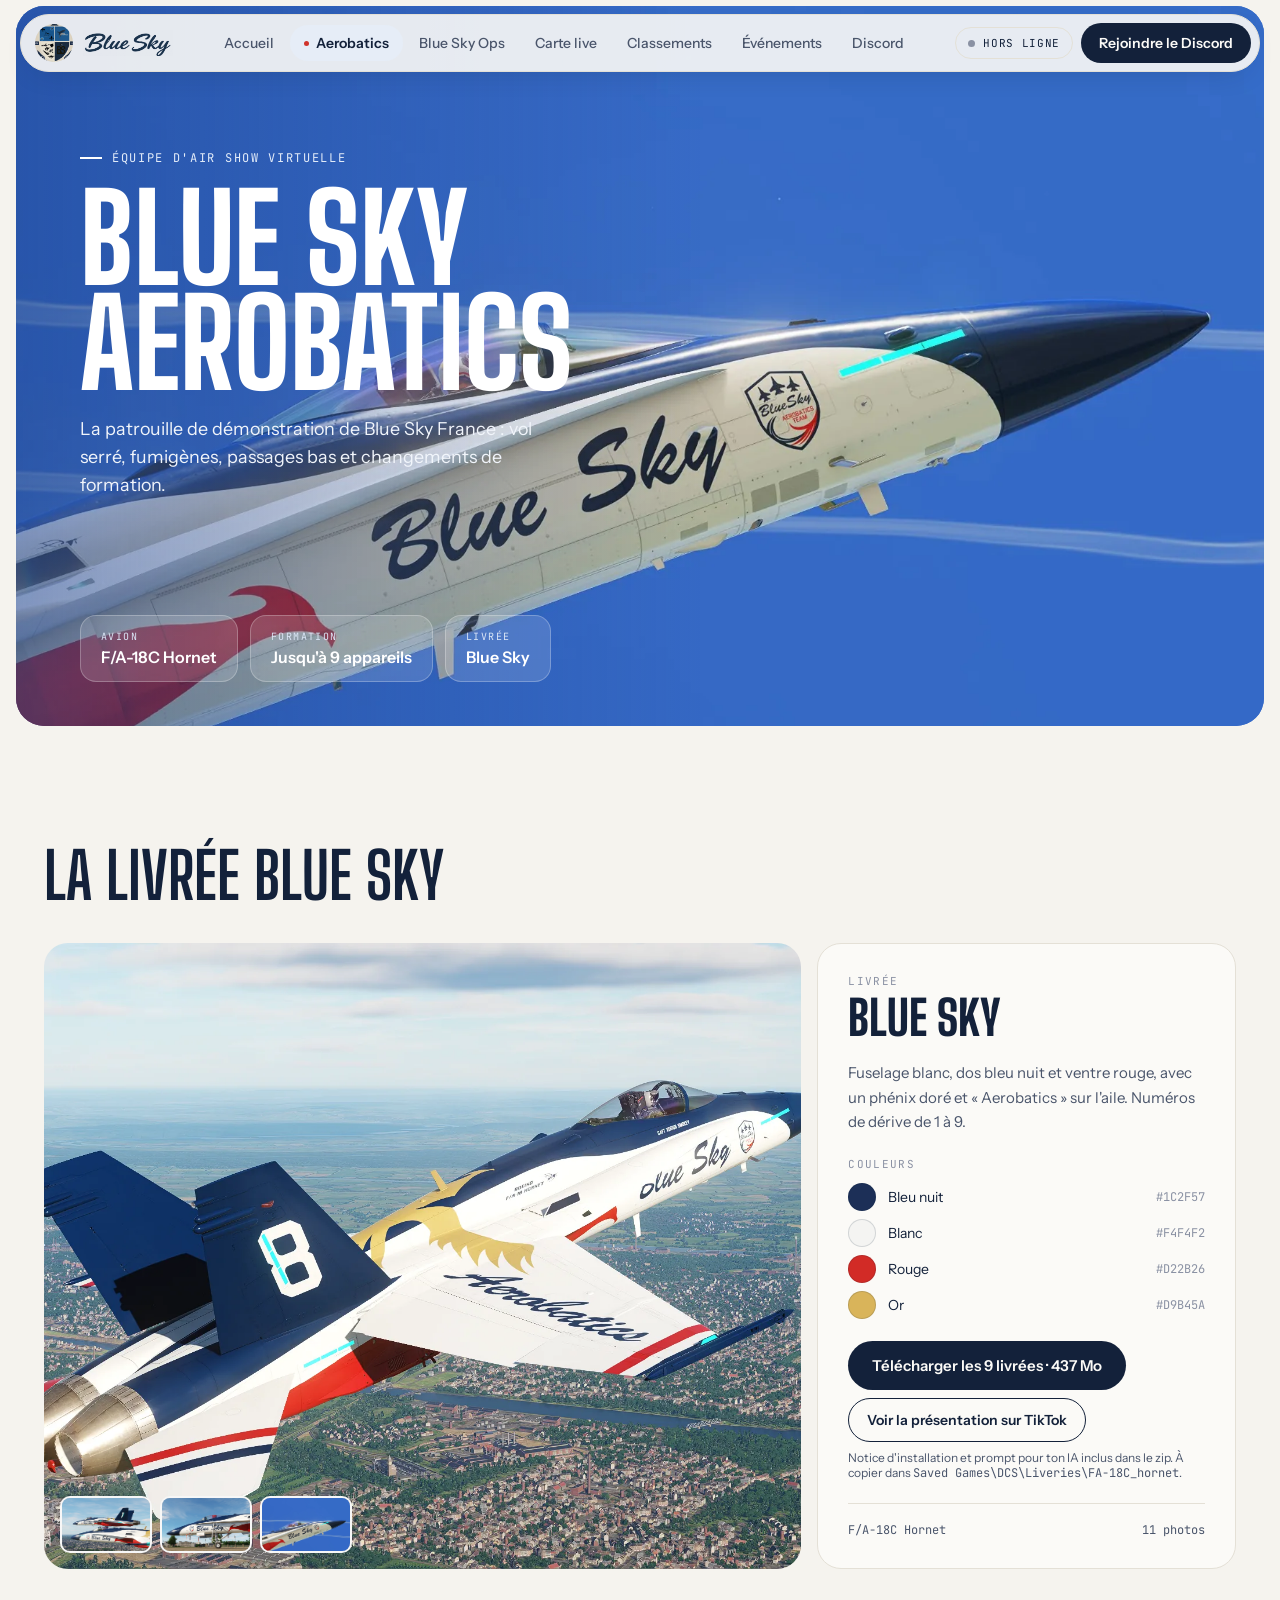
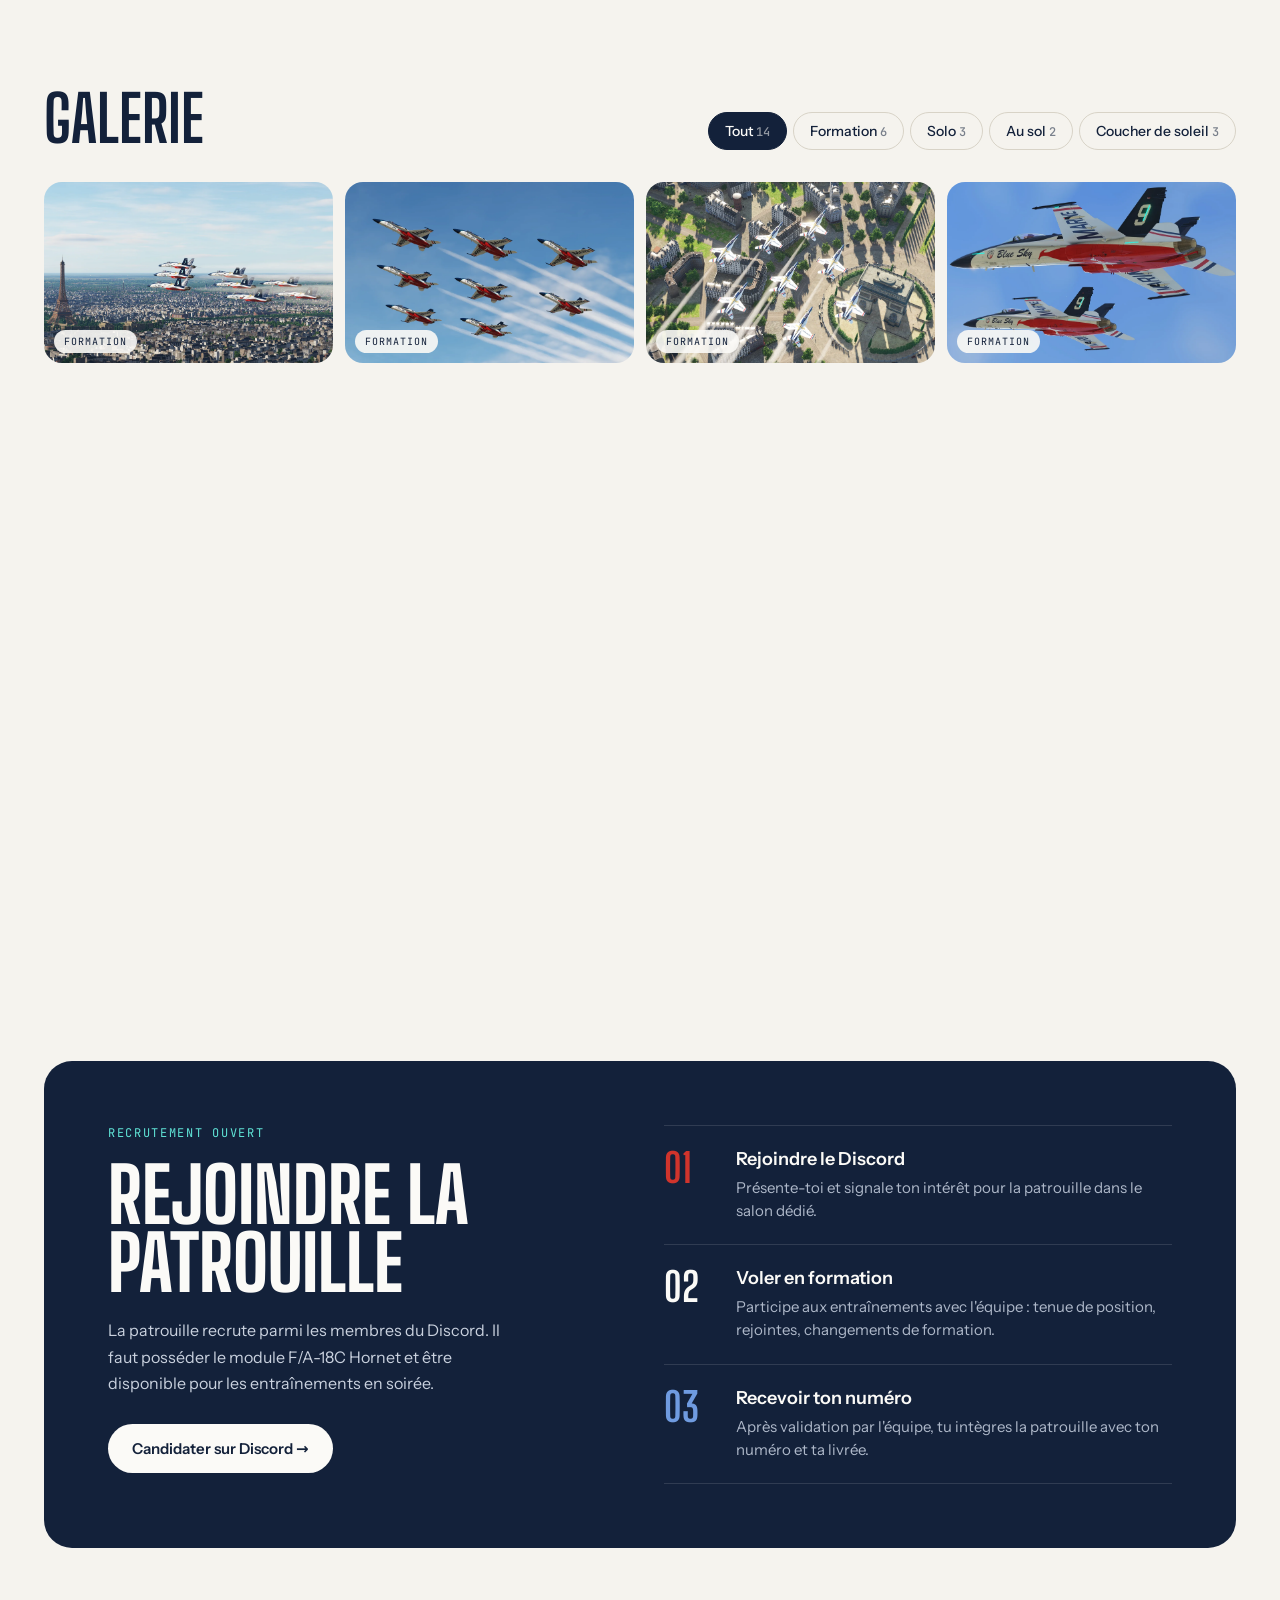
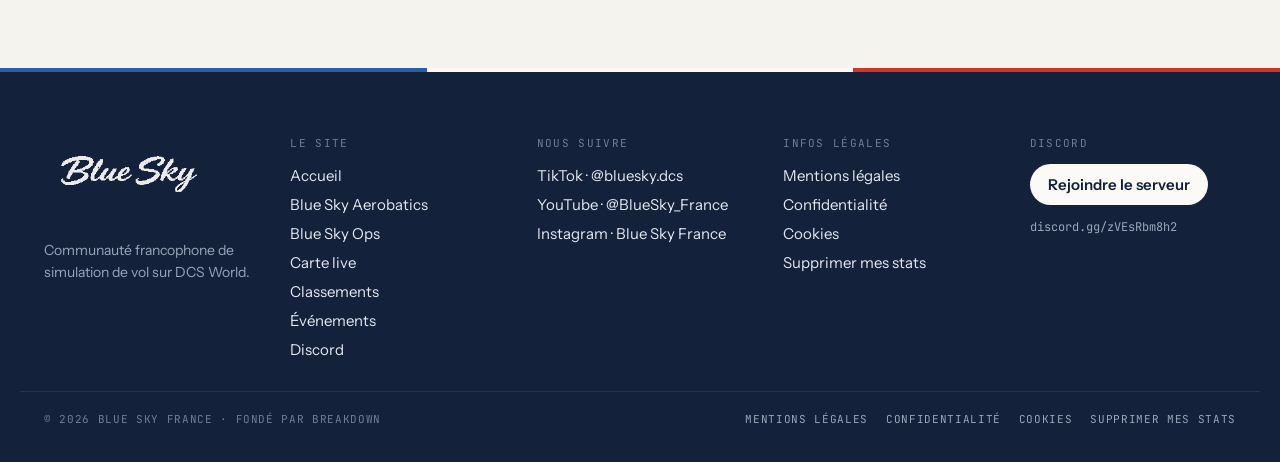
==== commit 67e08d8b: "Aerobatics : lien TikTok de la presentation de la livree (video de Weefe) Co-Authored-By: Claude Opu" ====
--- a/web/aerobatics.html
+++ b/web/aerobatics.html
@@ -63,6 +63,7 @@
       </div>
       <div style="display:flex; flex-direction:column; gap:8px">
         <a class="btn" style="align-self:flex-start" href="https://github.com/thibaero278/blue-sky-france/releases/download/livrees-voltige/Blue-Sky-Aerobatics-Livrees.zip" download>Télécharger les 9 livrées · 437 Mo</a>
+        <a class="btn outline" style="align-self:flex-start" href="https://www.tiktok.com/@weefe_/video/7505668783676165398" target="_blank" rel="noopener">Voir la présentation sur TikTok</a>
         <span style="font-size:12px; color:#4a556b">Notice d'installation et prompt pour ton IA inclus dans le zip. À copier dans <span class="mono">Saved Games\DCS\Liveries\FA-18C_hornet</span>.</span>
       </div>
       <div class="mono" style="margin-top:auto; padding-top:18px; border-top:1px solid #e4e0d6; display:flex; justify-content:space-between; font-size:12px; color:#4a556b">
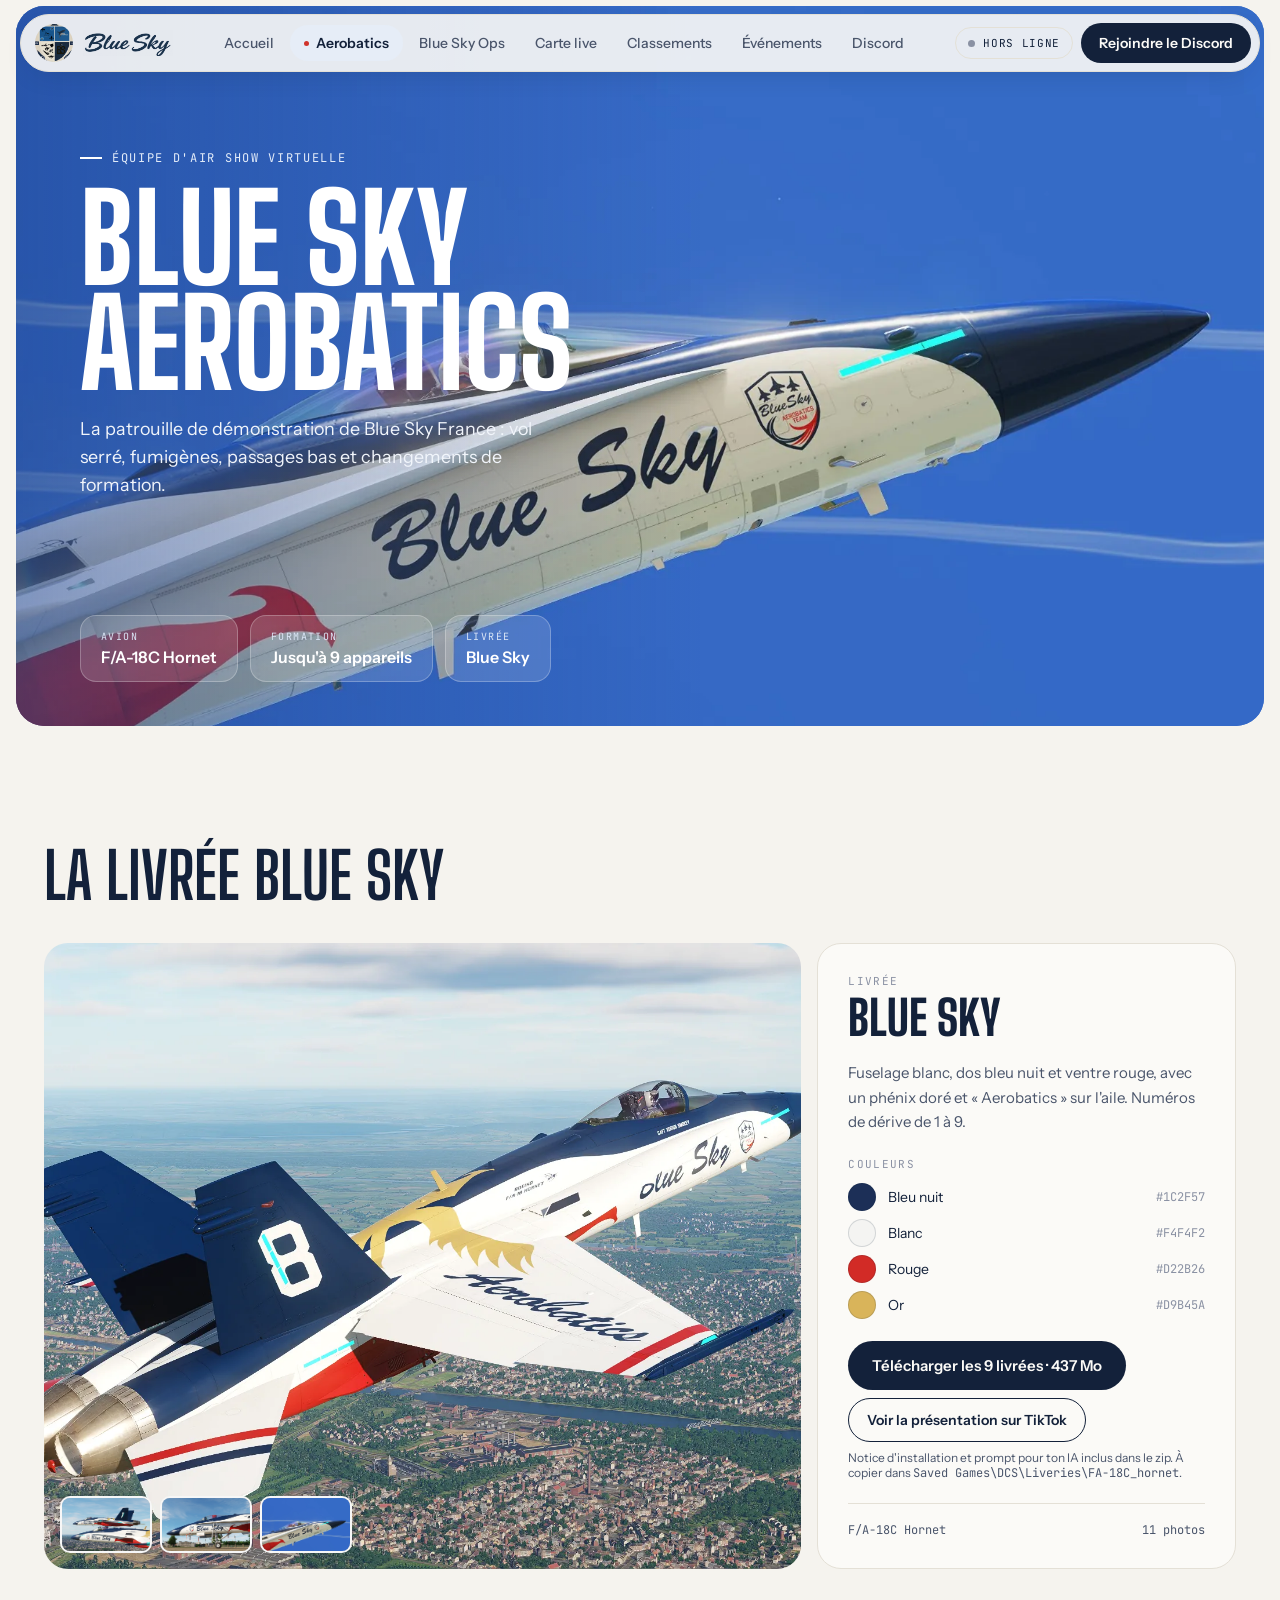
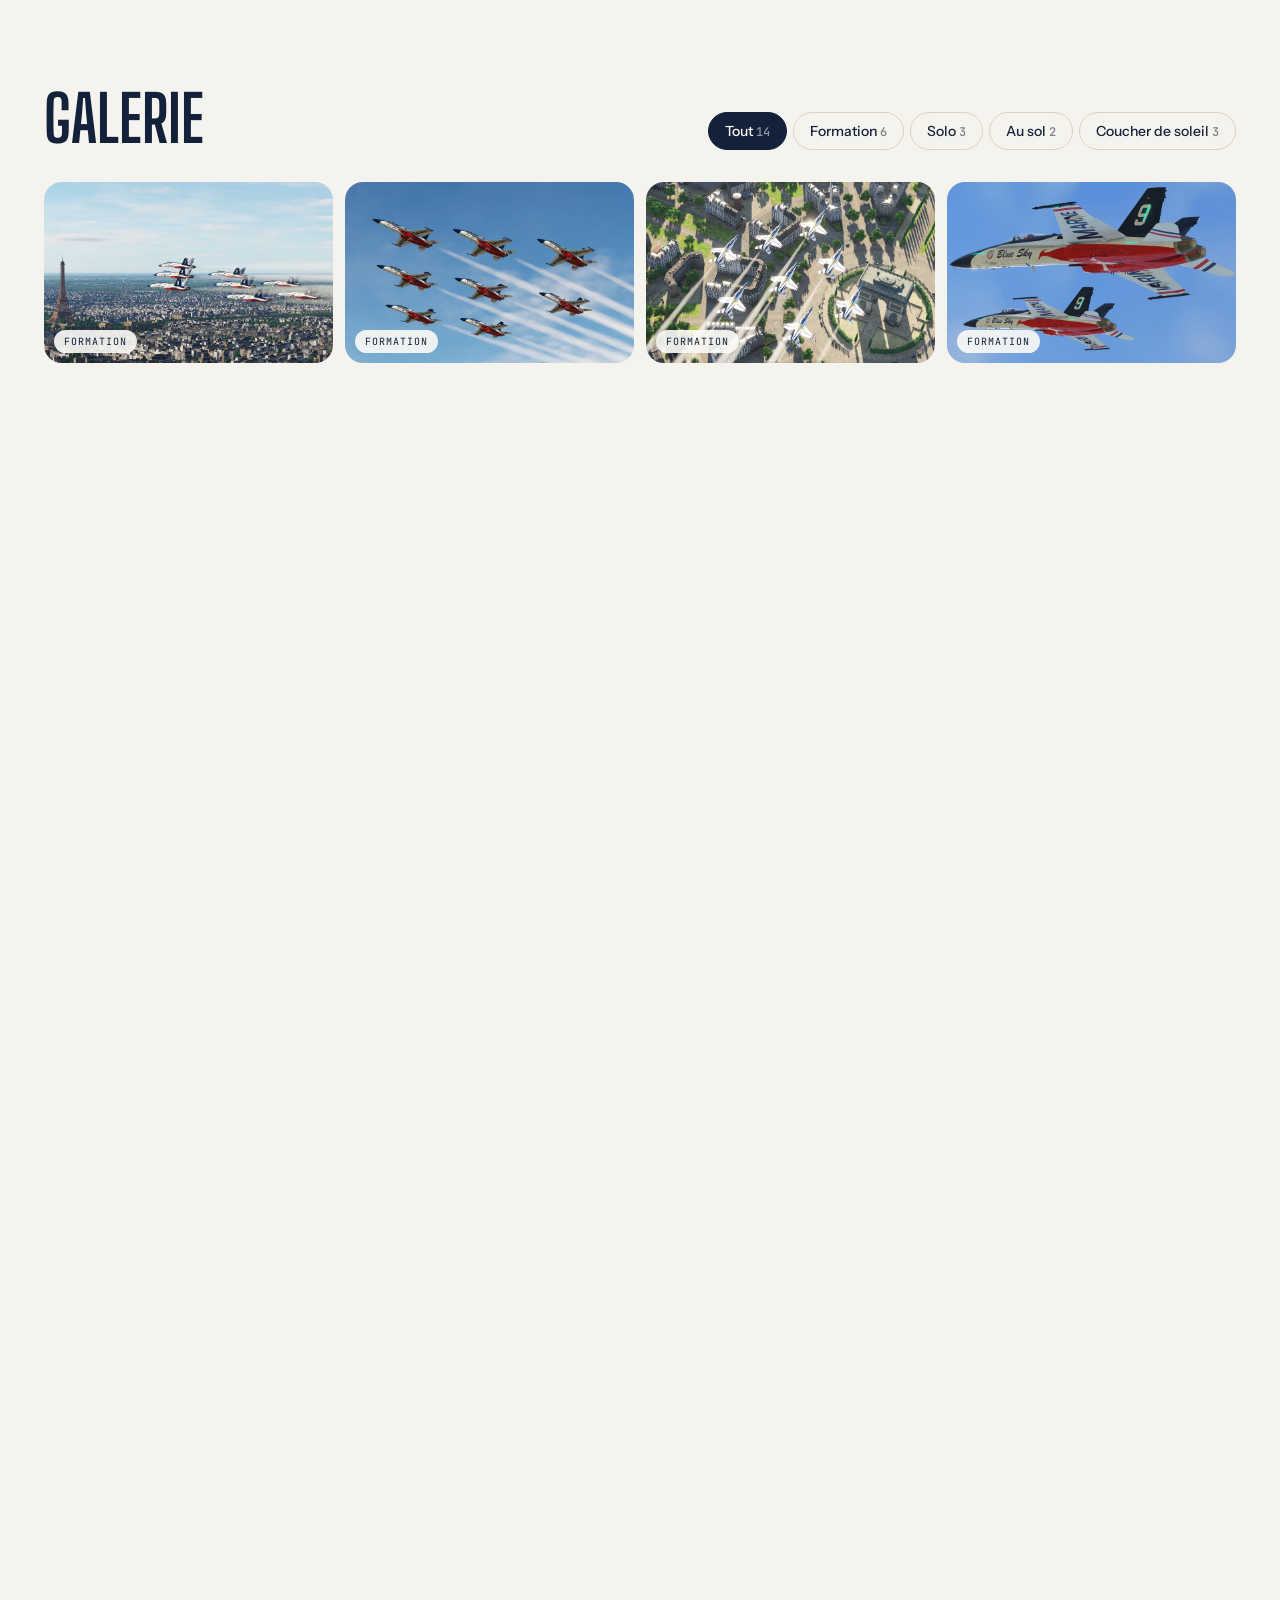
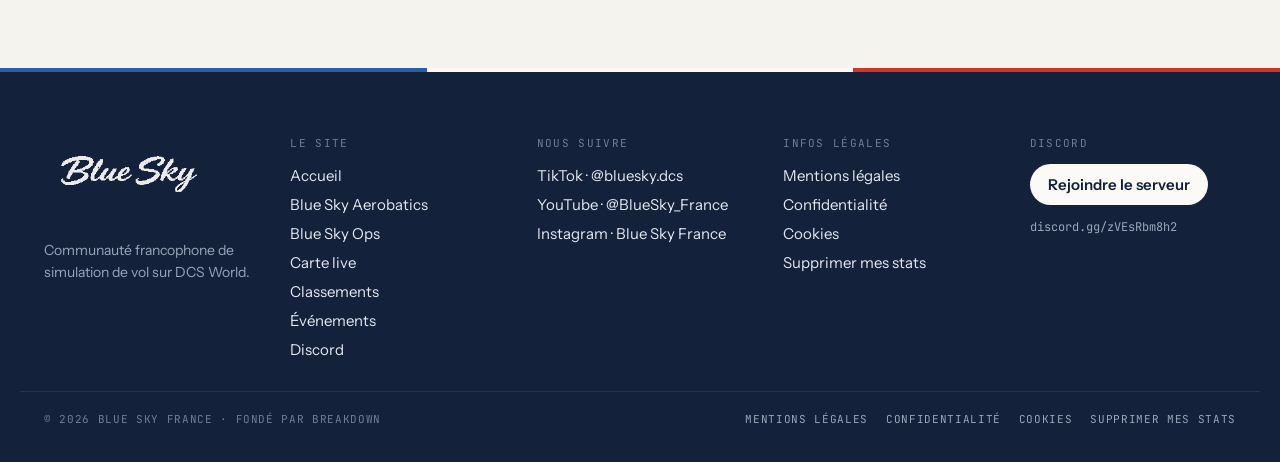
==== commit c2ff02ba: "Classement : 21e pilote en fondu, Afficher plus / moins, depliage anime Co-Authored-By: Claude Opus " ====
--- a/web/aerobatics.html
+++ b/web/aerobatics.html
@@ -19,7 +19,7 @@
 <meta name="theme-color" content="#13213a">
 <link rel="apple-touch-icon" href="assets/icon-192.png">
 <link rel="stylesheet" href="assets/fonts/fonts.css">
-<link rel="stylesheet" href="css/style.css?v=10">
+<link rel="stylesheet" href="css/style.css?v=11">
 <link rel="stylesheet" href="css/motion.css">
 <script>document.documentElement.classList.add('motion');setTimeout(function(){if(!window.BSMotion)document.documentElement.classList.remove('motion')},3000)</script>
 </head>
@@ -103,7 +103,7 @@
   <button class="close" id="lbClose" aria-label="Fermer">✕</button>
 </div>
 
-<script src="js/config.js?v=6"></script>
+<script src="js/config.js?v=7"></script>
 <script src="js/data.js?v=11"></script>
 <script src="js/layout.js?v=8"></script>
 <script src="js/motion.js?v=6"></script>
--- a/web/css/style.css
+++ b/web/css/style.css
@@ -200,6 +200,12 @@
 .podium .cs { font-family: var(--f-display); font-weight: 700; font-size: 32px; line-height: 1; text-transform: uppercase; overflow: hidden; text-overflow: ellipsis; }
 .table { border-radius: 22px; border: 1px solid var(--line); background: var(--card); overflow-x: auto; }
 .table .inner { min-width: 900px; }
+/* Classement replié : la 21e ligne dépasse en fondu ; le masque glisse hors du cadre quand on déplie */
+.table.fold { overflow-y: hidden; transition: max-height .7s cubic-bezier(.22, .8, .24, 1), mask-size .7s ease, -webkit-mask-size .7s ease;
+  -webkit-mask: linear-gradient(#000 calc(100% - 75px), transparent) top / 100% calc(100% + 75px) no-repeat;
+  mask: linear-gradient(#000 calc(100% - 75px), transparent) top / 100% calc(100% + 75px) no-repeat; }
+.table.fold.shut { -webkit-mask-size: 100% 100%; mask-size: 100% 100%; }
+@media (prefers-reduced-motion: reduce) { .table.fold { transition: none; } }
 .tr { display: grid; grid-template-columns: 56px minmax(180px, 2fr) minmax(180px, 1.8fr) repeat(8, minmax(76px, 1fr)); align-items: center; padding: 12px 20px; border-bottom: 1px solid var(--line2); font-size: 15px; }
 .tr.th { padding: 14px 20px; border-bottom-color: var(--line); font-family: var(--f-mono); font-size: 11px; letter-spacing: .1em; text-transform: uppercase; color: var(--mute); }
 .tr.th button { text-align: right; border: none; background: none; padding: 0; font: inherit; letter-spacing: inherit; text-transform: inherit; color: inherit; cursor: pointer; }
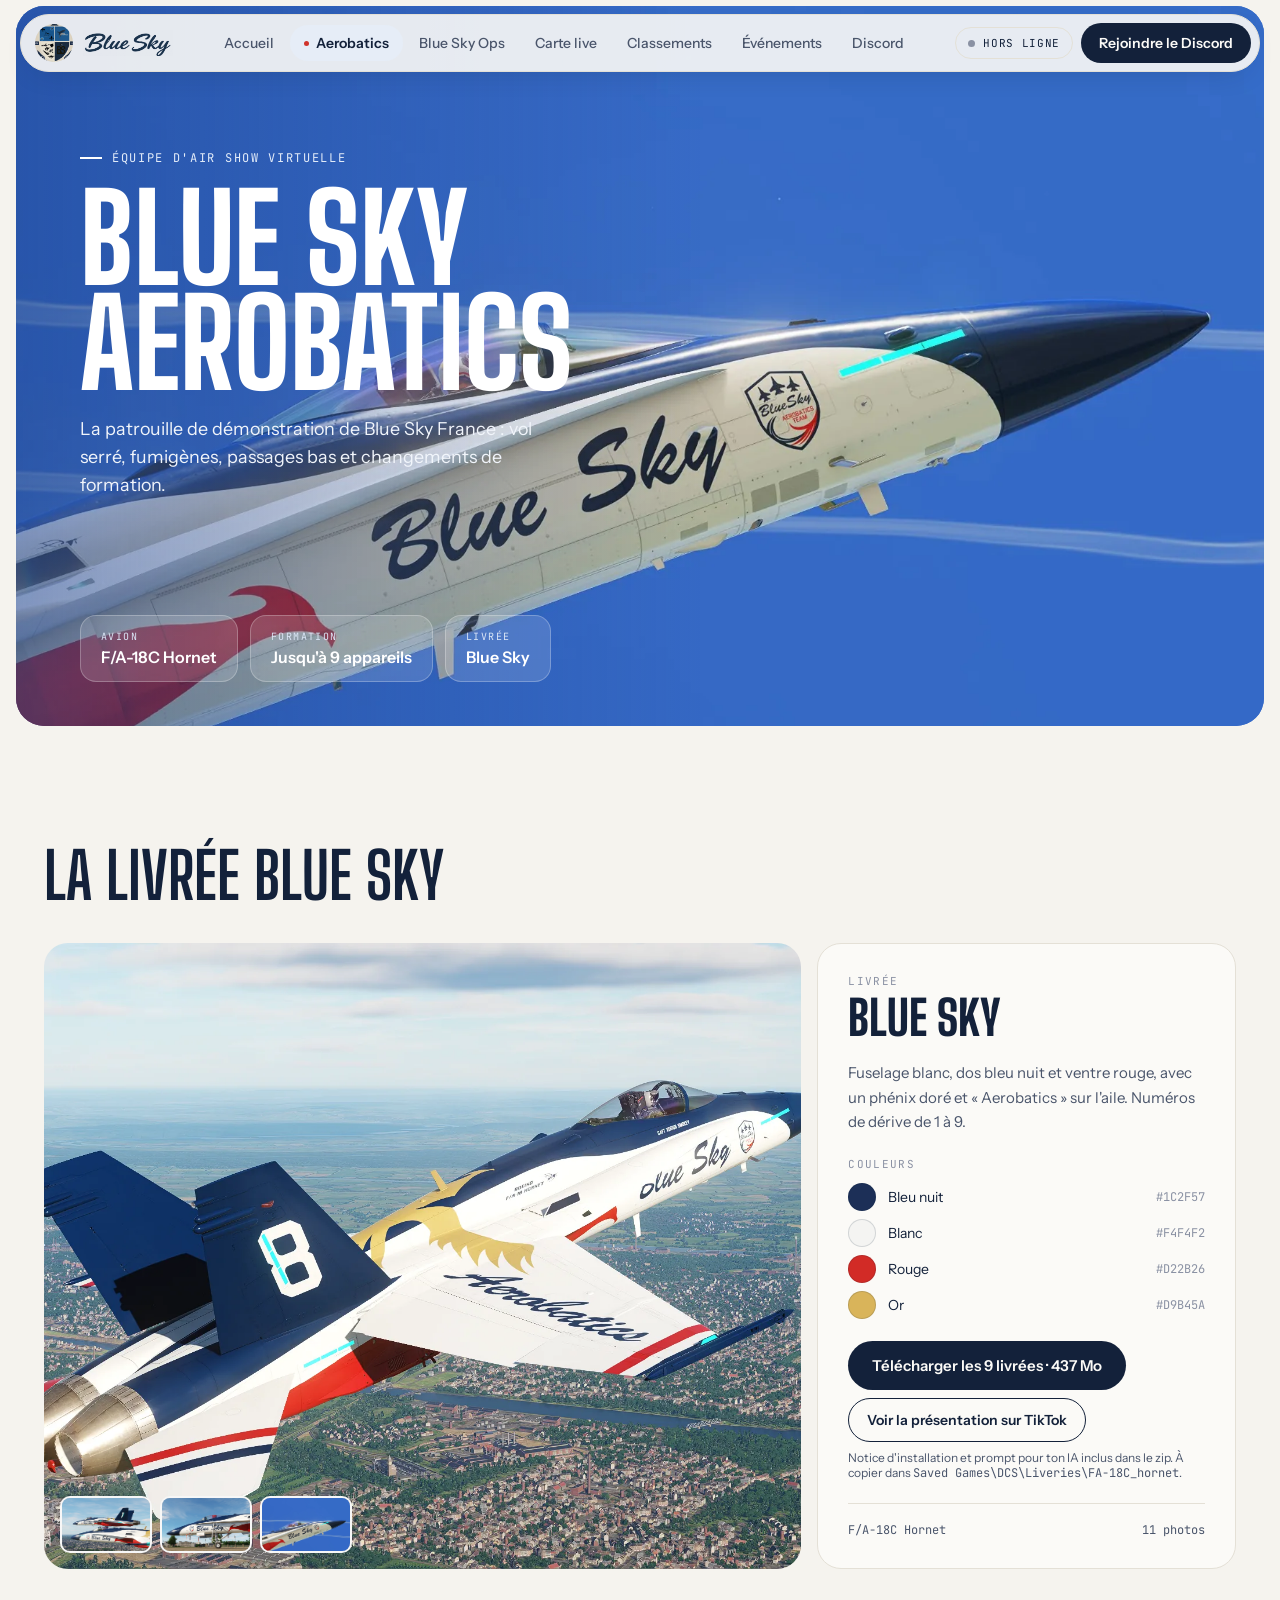
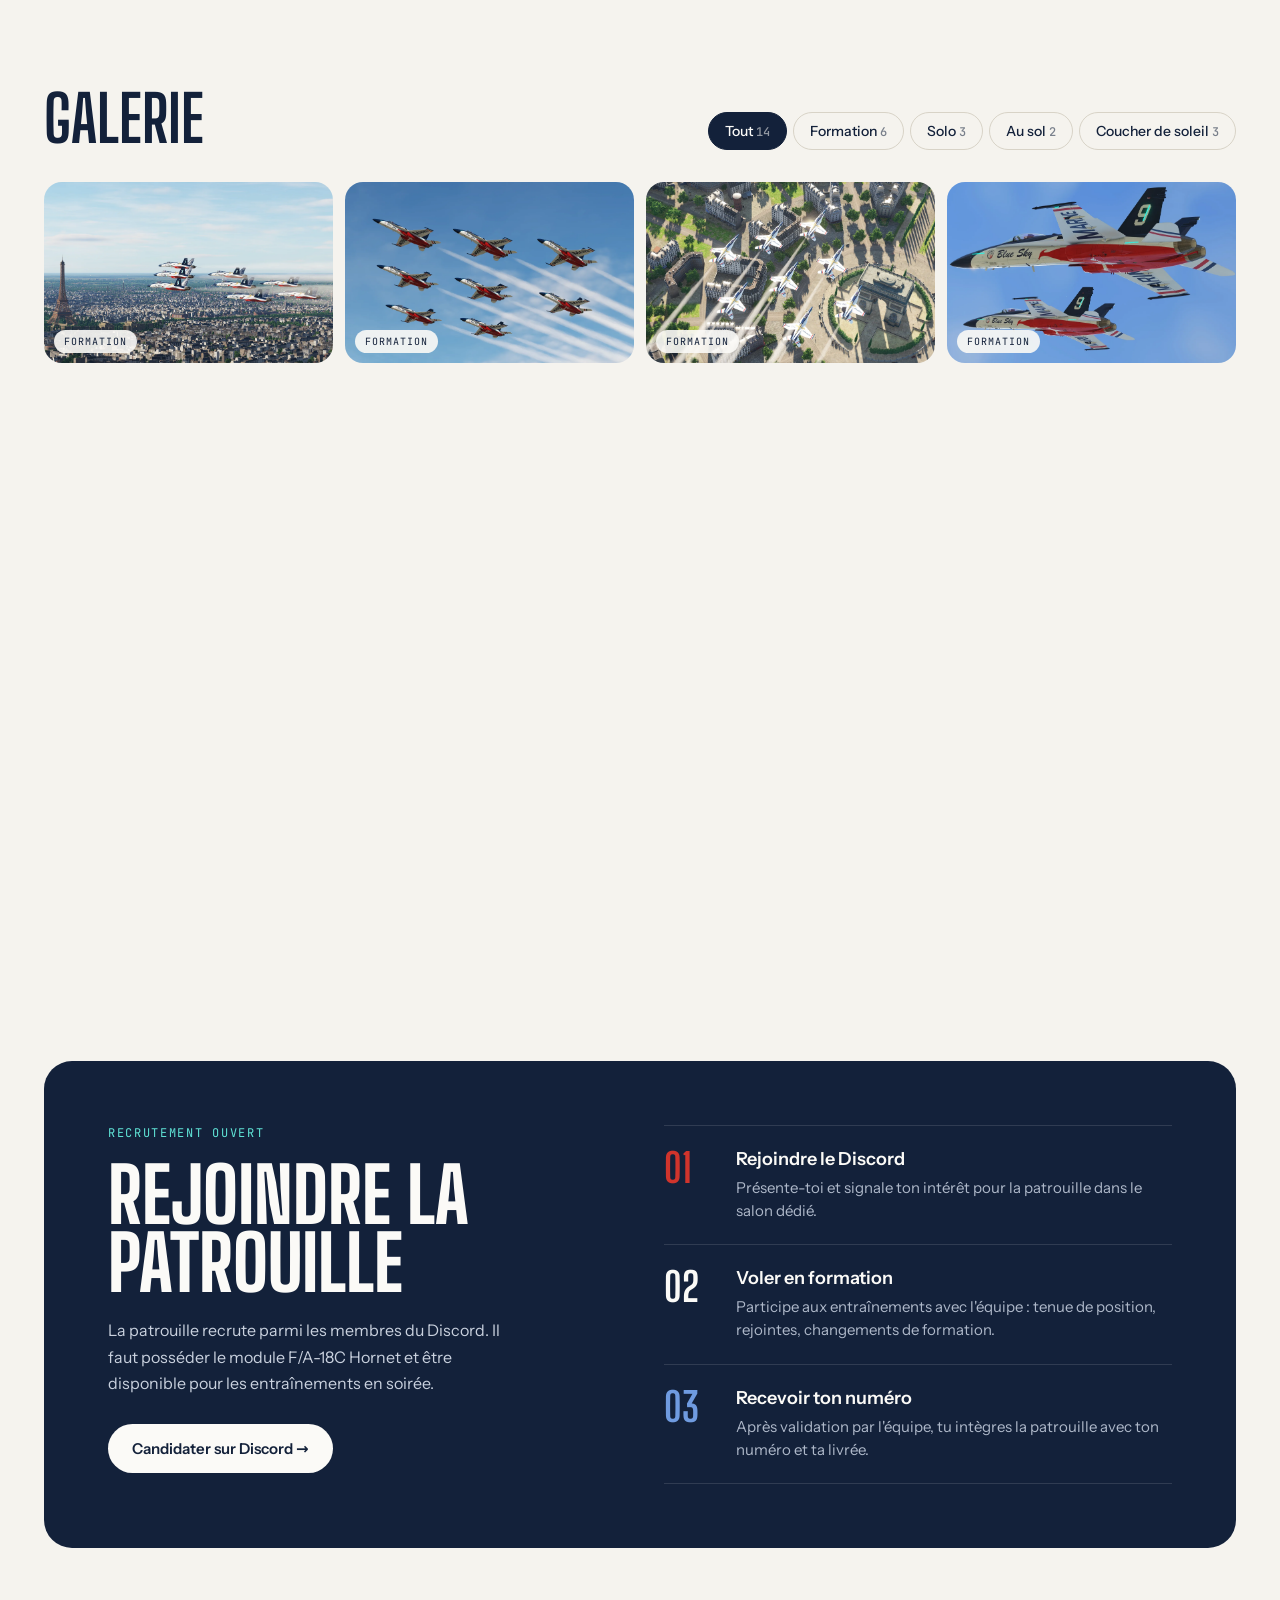
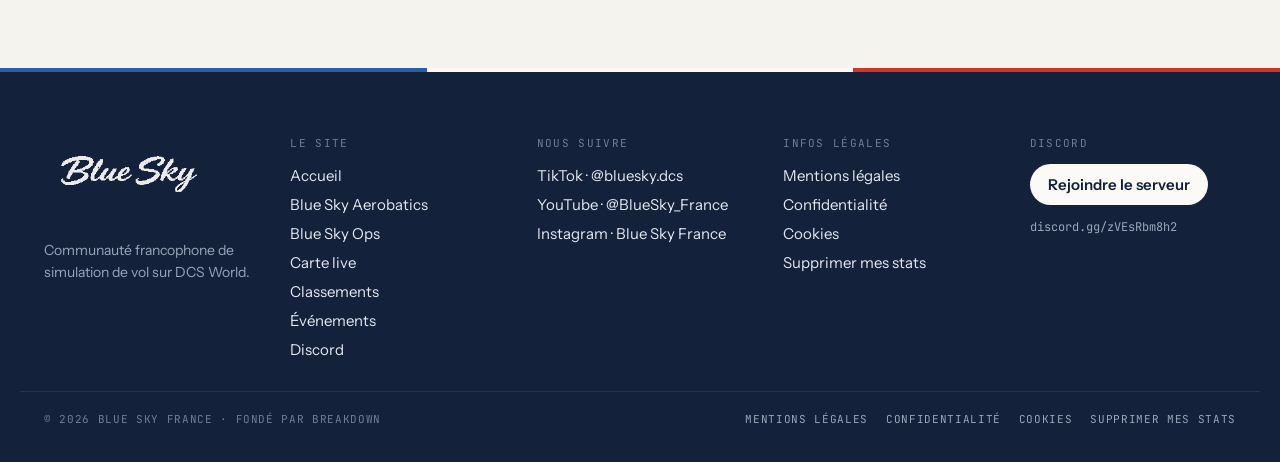
==== commit cba297a1: "Animations : appui 0,97, menu depuis son bouton, fondus encharnes, lignes decalees 30 ms, sorties pl" ====
--- a/web/aerobatics.html
+++ b/web/aerobatics.html
@@ -19,8 +19,8 @@
 <meta name="theme-color" content="#13213a">
 <link rel="apple-touch-icon" href="assets/icon-192.png">
 <link rel="stylesheet" href="assets/fonts/fonts.css">
-<link rel="stylesheet" href="css/style.css?v=11">
-<link rel="stylesheet" href="css/motion.css">
+<link rel="stylesheet" href="css/style.css?v=12">
+<link rel="stylesheet" href="css/motion.css?v=2">
 <script>document.documentElement.classList.add('motion');setTimeout(function(){if(!window.BSMotion)document.documentElement.classList.remove('motion')},3000)</script>
 </head>
 <body data-page="aerobatics">
@@ -105,8 +105,8 @@
 
 <script src="js/config.js?v=7"></script>
 <script src="js/data.js?v=11"></script>
-<script src="js/layout.js?v=8"></script>
-<script src="js/motion.js?v=6"></script>
-<script src="js/pages/aerobatics.js?v=6"></script>
+<script src="js/layout.js?v=9"></script>
+<script src="js/motion.js?v=7"></script>
+<script src="js/pages/aerobatics.js?v=7"></script>
 </body>
 </html>
--- a/web/css/style.css
+++ b/web/css/style.css
@@ -76,6 +76,12 @@
 .pill:hover { border-color: var(--teal); color: var(--ink); }
 .menubtn { display: none; width: 42px; height: 42px; border-radius: 50%; border: 1px solid var(--line); background: #fbfaf7; color: var(--ink); font-size: 16px; cursor: pointer; align-items: center; justify-content: center; }
 .cta-short { display: none; }
+/* Icônes et libellés qui se remplacent (☰/✕, Afficher plus/moins) : fondu enchaîné avec un peu d'échelle et de flou ; .x = second état */
+.xf { display: inline-grid; place-items: center; }
+.xf > * { grid-area: 1 / 1; transition: opacity .2s cubic-bezier(.2, .8, .2, 1), transform .2s cubic-bezier(.2, .8, .2, 1), filter .2s cubic-bezier(.2, .8, .2, 1); }
+.xf > :last-child, .xf.x > :first-child { opacity: 0; transform: scale(.6); filter: blur(4px); }
+.xf.x > :last-child { opacity: 1; transform: none; filter: none; }
+@media (prefers-reduced-motion: reduce) { .xf > * { transition: none; } }
 @media (max-width: 1279px) { .navright .pill { display: none; } }
 @media (max-width: 1119px) {
   .links { display: none; position: absolute; top: calc(100% + 8px); left: 0; right: 0; flex-direction: column; align-items: stretch; padding: 8px; border-radius: 22px; background: #fbfaf7; border: 1px solid var(--line); box-shadow: 0 20px 40px -20px rgba(19,33,58,.4); }
--- a/web/css/motion.css
+++ b/web/css/motion.css
@@ -53,18 +53,25 @@
 .nav { transition: box-shadow .3s ease, background .3s ease, border-color .3s ease; }
 .navwrap.scrolled .nav { background: rgba(251,250,247,.96); box-shadow: 0 14px 34px -20px rgba(19,33,58,.45); }
 .links a { transition: color .2s ease, background .2s ease; }
-.links.open { animation: menu-in .28s var(--ease-out) both; transform-origin: top center; }
-.links.open a { animation: rise .35s var(--ease-out) both; }
+/* Menu ☰ : part du bouton (en haut à droite), 200 ms ; se referme vers lui en 160 ms */
+.links.open { animation: menu-in .2s var(--ease-out) both; transform-origin: top right; }
+.links.open.leaving { animation: menu-out .16s cubic-bezier(.4, 0, 1, 1) both; }
+.links.open a { animation: rise .25s var(--ease-out) both; }
 .links.open a:nth-child(2) { animation-delay: .03s; } .links.open a:nth-child(3) { animation-delay: .06s; }
 .links.open a:nth-child(4) { animation-delay: .09s; } .links.open a:nth-child(5) { animation-delay: .12s; }
-@keyframes menu-in { from { opacity: 0; transform: translateY(-6px) scale(.98); } }
-.menubtn { transition: background .2s, transform .2s; }
-.menubtn:active { transform: scale(.92); }
+.links.open a:nth-child(6) { animation-delay: .15s; } .links.open a:nth-child(7) { animation-delay: .18s; }
+.links.open.leaving a { animation: none; }
+@keyframes menu-in { from { opacity: 0; transform: scale(.95); } }
+@keyframes menu-out { to { opacity: 0; transform: scale(.95); } }
+.menubtn { transition: background .2s, transform .2s var(--ease-out); }
 
 /* ---------- boutons et liens ---------- */
 .btn, .copy, .pill { transition: background .25s ease, color .25s ease, border-color .25s ease, box-shadow .25s ease, transform .25s var(--ease-out); }
 .btn:hover { transform: translateY(-1px); box-shadow: 0 10px 22px -14px rgba(19,33,58,.6); }
-.btn:active, .copy:active, .filters button:active, .seg button:active, .tabs button:active { transform: scale(.97); transition-duration: .08s; }
+.btn:active, .copy:active, .filters button:active, .seg button:active, .tabs button:active, .menubtn:active, .xbtn:active,
+.podium:active, .now-card:active, .live-chip:active, .gallery button:active, .thumbs button:active, .p:active, .focus button:active,
+.lightbox .ctl button:active, .lightbox .close:active { transform: scale(.97); transition-duration: .08s; }
+.xbtn, .p, .live-chip, .gallery button, .focus button, .lightbox .ctl button, .lightbox .close { transition: background .2s ease, transform .2s var(--ease-out); }
 .btn.muted:hover { transform: none; box-shadow: none; }
 .arr { display: inline-block; transition: transform .3s var(--ease-out); }
 a:hover .arr, button:hover .arr, .teaser:hover .arr, .now-card:hover .arr { transform: translateX(4px); }
@@ -81,6 +88,7 @@
 /* ---------- cartes ---------- */
 .now-card, .podium, .staff, .feature, .grade-card, .kpi, .event, .top3 { transition: transform .35s var(--ease-out), box-shadow .35s var(--ease-out), border-color .25s ease, background .25s ease; }
 .now-card:hover, .podium:hover { transform: translateY(-3px); box-shadow: var(--lift); }
+.now-card:active, .podium:active { transform: translateY(-3px) scale(.97); transition-duration: .08s; }
 .now-card.dark:hover { box-shadow: 0 22px 44px -24px rgba(19,33,58,.7); }
 .feature:hover, .staff:hover, .grade-card:hover, .event:hover { border-color: #d3cdbf; }
 .teaser { transition: box-shadow .4s var(--ease-out); }
@@ -115,11 +123,18 @@
 .tr .n { transition: color .3s ease; }
 .podium-swap > * { animation: rise .5s var(--ease-out) both; }
 .podium-swap > :nth-child(2) { animation-delay: .06s; } .podium-swap > :nth-child(3) { animation-delay: .12s; }
-.overlay { animation: fade-in .25s ease both; }
-.drawer { animation: drawer-in .45s var(--ease-out) both; }
-.drawer .stat-grid > div { animation: rise .5s var(--ease-out) both; }
-.drawer .stat-grid > :nth-child(n+4) { animation-delay: .05s; } .drawer .stat-grid > :nth-child(n+7) { animation-delay: .1s; }
-.closing .overlay { animation: fade-out .22s ease both; }
+/* Classement : les lignes arrivent l'une après l'autre (30 ms), une fois, quand le tableau devient visible */
+.st-in .tr.row { animation: rise .4s var(--ease-out) both; animation-delay: calc(min(var(--i, 20), 20) * 30ms); }
+/* Fondu enchaîné local (BSMotion.swap) : la page ne bouge pas, seul l'élément change ; sortie plus courte */
+.vt-local::view-transition-old(root), .vt-local::view-transition-new(root) { animation: none; }
+::view-transition-old(bs-swap) { animation: fade-out .16s ease-in both; }
+::view-transition-new(bs-swap) { animation: fade-in .2s var(--ease-out) both; }
+::view-transition-group(bs-swap) { animation-duration: .2s; animation-timing-function: var(--ease-out); }
+.overlay { animation: fade-in .25s var(--ease-out) both; }
+.drawer { animation: drawer-in .3s var(--ease-out) both; }
+.drawer .stat-grid > div { animation: rise .4s var(--ease-out) both; }
+.drawer .stat-grid > :nth-child(n+4) { animation-delay: .03s; } .drawer .stat-grid > :nth-child(n+7) { animation-delay: .06s; }
+.closing .overlay { animation: fade-out .2s ease-in both; }
 .closing .drawer { animation: drawer-out .24s cubic-bezier(.4, 0, 1, 1) both; }
 @keyframes drawer-in { from { transform: translateX(48px); opacity: 0; } }
 @keyframes drawer-out { to { transform: translateX(48px); opacity: 0; } }
@@ -132,11 +147,18 @@
 .gallery button:hover span { transform: translateY(-2px); }
 .motion img.lazy { opacity: 0; }
 .motion img.lazy.loaded { opacity: 1; }
-.gallery.swap > button { animation: rise .5s var(--ease-out) both; animation-delay: calc(min(var(--i, 0), 10) * 35ms); }
-.lightbox:not([hidden]) { animation: fade-in .25s ease both; }
+.gallery.swap > button { animation: rise .5s var(--ease-out) both; animation-delay: calc(min(var(--i, 0), 10) * 30ms); }
+.lightbox:not([hidden]) { animation: fade-in .25s var(--ease-out) both; }
+.lightbox.leaving { animation: fade-out .2s ease-in both; }
+.lightbox.leaving img { animation: zoom-out .2s ease-in both; }
 .lightbox img.show { animation: zoom-in .45s var(--ease-out) both; }
-@keyframes zoom-in { from { opacity: 0; transform: scale(.97); } }
-.focus.show { animation: rise .35s var(--ease-out) both; }
+@keyframes zoom-in { from { opacity: 0; transform: scale(.95); } }
+@keyframes zoom-out { to { opacity: 0; transform: scale(.95); } }
+/* Fiche d'un avion sur la carte : sort de son coin (bas gauche) à 0,95, repart vers lui plus vite */
+.focus.show { animation: pop-in .25s var(--ease-out) both; transform-origin: bottom left; }
+.focus.show.leaving { animation: pop-out .2s cubic-bezier(.4, 0, 1, 1) both; }
+@keyframes pop-in { from { opacity: 0; transform: scale(.95); } }
+@keyframes pop-out { to { opacity: 0; transform: scale(.95); } }
 .p { transition: background .2s ease; }
 
 /* ---------- moins d'animations demandé par le système ---------- */
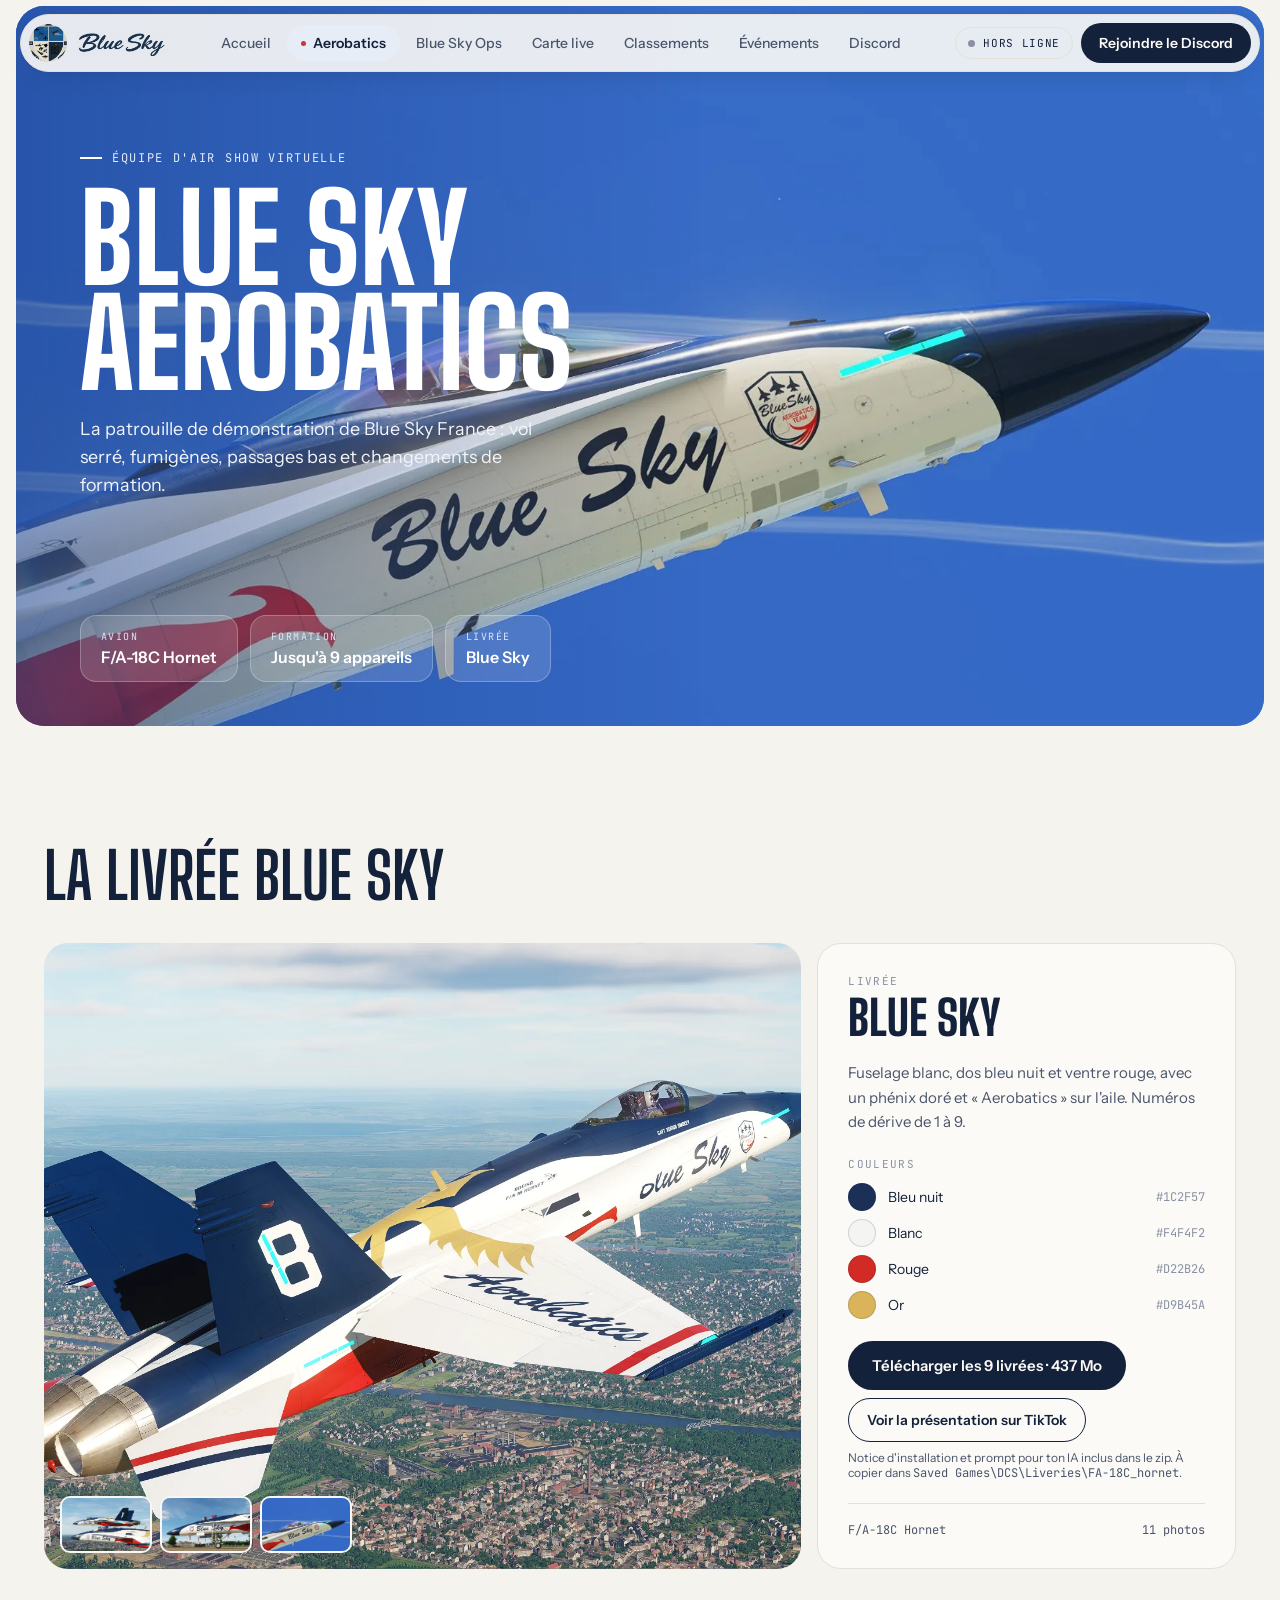
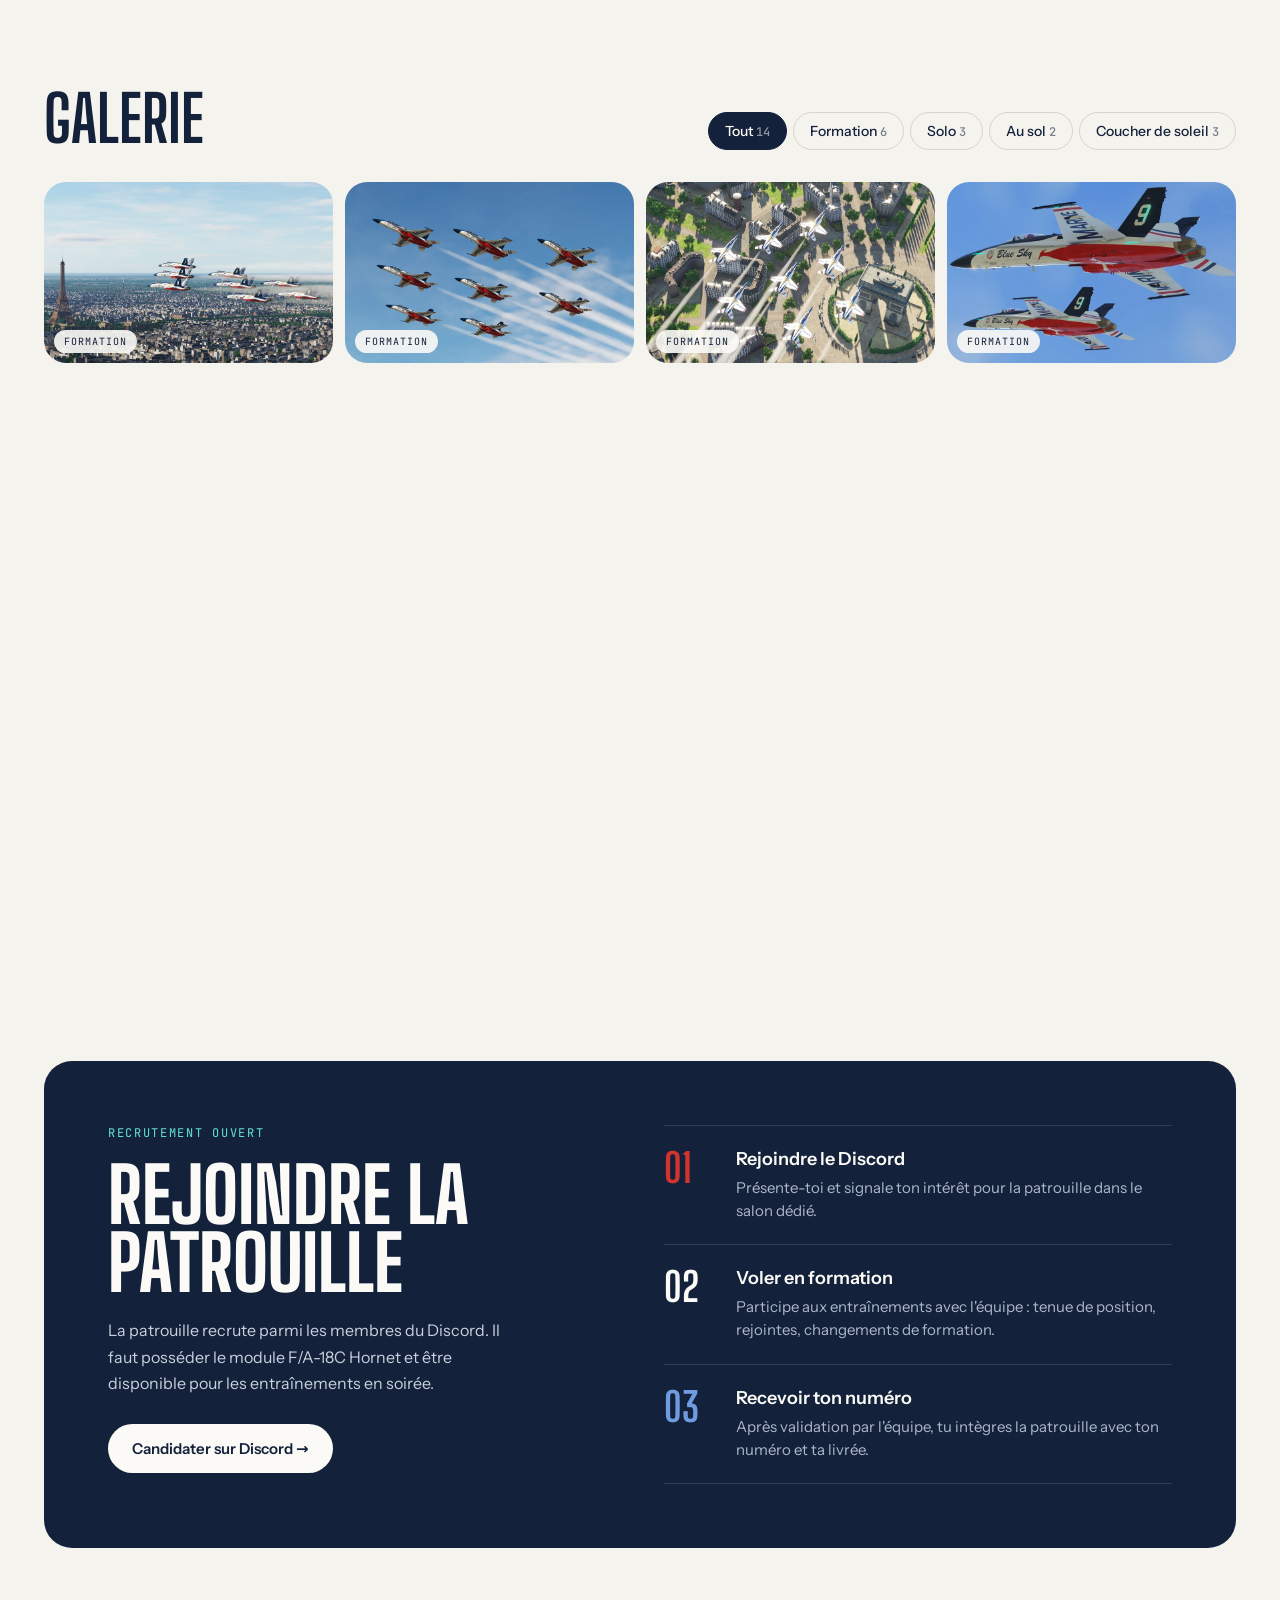
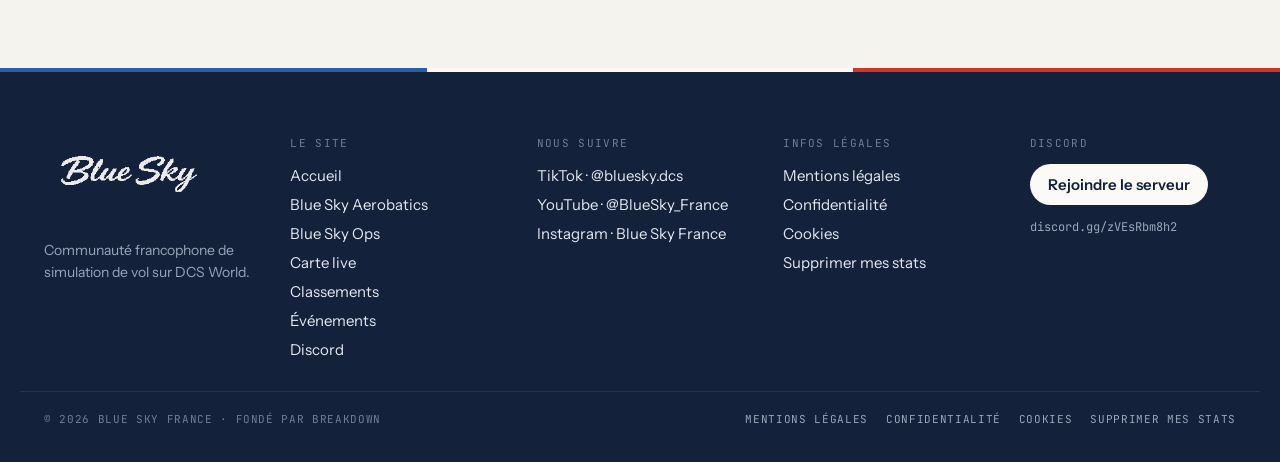
==== commit d4b69877: "Site : arrondis emboites concentriques (rayon exterieur = interieur + padding), style.css v13 Co-Aut" ====
--- a/web/aerobatics.html
+++ b/web/aerobatics.html
@@ -19,7 +19,7 @@
 <meta name="theme-color" content="#13213a">
 <link rel="apple-touch-icon" href="assets/icon-192.png">
 <link rel="stylesheet" href="assets/fonts/fonts.css">
-<link rel="stylesheet" href="css/style.css?v=12">
+<link rel="stylesheet" href="css/style.css?v=13">
 <link rel="stylesheet" href="css/motion.css?v=2">
 <script>document.documentElement.classList.add('motion');setTimeout(function(){if(!window.BSMotion)document.documentElement.classList.remove('motion')},3000)</script>
 </head>
--- a/web/css/style.css
+++ b/web/css/style.css
@@ -53,15 +53,16 @@
 .copy:hover { border-style: solid; border-color: var(--blue); }
 .copy span { color: var(--blue); }
 
-.seg { display: flex; flex-wrap: wrap; gap: 4px; padding: 4px; border-radius: 999px; background: var(--sand); }
+.seg { display: flex; flex-wrap: wrap; gap: 4px; padding: 4px; border-radius: 23px; background: var(--sand); }
 .seg button { padding: 10px 18px; border-radius: 999px; border: none; background: transparent; color: var(--ink2); font-size: 14px; font-weight: 600; cursor: pointer; }
 .seg button:hover { color: var(--ink); }
 .seg button.on { background: var(--ink); color: #fbfaf7; }
+.seg.mono-seg { border-radius: 20px; }
 .seg.mono-seg button { font-family: var(--f-mono); font-size: 12px; font-weight: 400; padding: 8px 16px; }
 
 /* ---------- navigation ---------- */
 .navwrap { position: sticky; top: 0; z-index: 1000; padding: 14px 16px 0; }
-.nav { position: relative; max-width: 1240px; margin: 0 auto; display: flex; align-items: center; justify-content: space-between; gap: 12px 20px; padding: 8px 8px 8px 14px; background: rgba(251,250,247,.9); backdrop-filter: blur(14px); -webkit-backdrop-filter: blur(14px); border: 1px solid var(--line); border-radius: 999px; box-shadow: 0 10px 30px -18px rgba(19,33,58,.35); }
+.nav { position: relative; max-width: 1240px; margin: 0 auto; display: flex; align-items: center; justify-content: space-between; gap: 12px 20px; padding: 8px; background: rgba(251,250,247,.9); backdrop-filter: blur(14px); -webkit-backdrop-filter: blur(14px); border: 1px solid var(--line); border-radius: 999px; box-shadow: 0 10px 30px -18px rgba(19,33,58,.35); }
 .brand { display: flex; align-items: center; gap: 10px; text-decoration: none; flex: none; }
 .crest { width: 38px; height: 38px; border-radius: 50%; overflow: hidden; background: #ece6da; display: flex; align-items: center; justify-content: center; flex: none; }
 .crest img { width: 150%; height: 150%; max-width: none; object-fit: cover; }
@@ -106,9 +107,9 @@
 .home-hero .hero-body { min-height: clamp(620px, 88vh, 900px); padding: clamp(120px, 14vh, 150px) clamp(24px, 5vw, 64px) clamp(24px, 4vw, 44px); }
 .home-hero h1 { margin: 0; font-family: var(--f-display); font-weight: 800; font-size: clamp(64px, 10vw, 148px); line-height: .86; letter-spacing: -.01em; text-transform: uppercase; }
 .glass-p { margin: 0; max-width: 420px; padding: 14px 18px; border-radius: 16px; background: rgba(245,243,238,.25); backdrop-filter: blur(12px); -webkit-backdrop-filter: blur(12px); font-size: clamp(16px, 1.4vw, 19px); line-height: 1.55; color: #26344f; text-wrap: pretty; }
-.live-chip { display: flex; align-items: center; gap: 18px; padding: 14px 20px 14px 16px; border-radius: 18px; background: rgba(251,250,247,.92); backdrop-filter: blur(10px); text-decoration: none; color: var(--ink); }
+.live-chip { display: flex; align-items: center; gap: 18px; padding: 14px 20px 14px 16px; border-radius: 29px; background: rgba(251,250,247,.92); backdrop-filter: blur(10px); text-decoration: none; color: var(--ink); }
 .live-chip:hover { background: #fff; color: var(--ink); }
-.live-badge { display: flex; align-items: center; gap: 8px; padding: 6px 10px; border-radius: 999px; background: var(--ink); color: var(--hud); font-family: var(--f-mono); font-size: 11px; letter-spacing: .1em; }
+.live-badge { display: flex; align-items: center; gap: 8px; white-space: nowrap; padding: 6px 10px; border-radius: 999px; background: var(--ink); color: var(--hud); font-family: var(--f-mono); font-size: 11px; letter-spacing: .1em; }
 .live-badge i { width: 7px; height: 7px; border-radius: 50%; background: var(--hud); }
 .live-badge.off { background: #4a556b; color: #dfe3ea; }
 .hero-stats { display: flex; gap: 28px; color: #fff; font-family: var(--f-mono); font-size: 12px; letter-spacing: .08em; text-transform: uppercase; }
@@ -227,7 +228,7 @@
 .tr .gr { display: flex; align-items: center; gap: 10px; min-width: 0; font-size: 14px; color: var(--ink3); }
 .tr .gr span { white-space: nowrap; overflow: hidden; text-overflow: ellipsis; }
 .empty { padding: 40px 20px; text-align: center; color: var(--mute); font-size: 15px; }
-.grade-card { display: flex; align-items: center; gap: 16px; padding: 16px 18px; border-radius: 18px; }
+.grade-card { display: flex; align-items: center; gap: 16px; padding: 16px; border-radius: 29px; }
 .grade-card b { display: block; font-weight: 600; font-size: 15px; line-height: 1.25; }
 .grade-card .cnt { font-family: var(--f-display); font-weight: 700; font-size: 26px; color: var(--blue); }
 .changelog > div { display: grid; grid-template-columns: 110px 90px 1fr; gap: 16px; padding: 14px 0; border-top: 1px solid var(--line); font-size: 14px; }
@@ -268,7 +269,7 @@
 .filters button.on { background: var(--ink); border-color: var(--ink); color: #fbfaf7; }
 .filters button small { opacity: .55; font-family: var(--f-mono); font-size: 12px; }
 .gallery { display: grid; grid-template-columns: repeat(auto-fill, minmax(min(100%, 280px), 1fr)); gap: 12px; }
-.gallery button { position: relative; padding: 0; border: none; border-radius: 18px; overflow: hidden; aspect-ratio: 16/10; cursor: zoom-in; background: #dcd8cf; }
+.gallery button { position: relative; padding: 0; border: none; border-radius: 22px; overflow: hidden; aspect-ratio: 16/10; cursor: zoom-in; background: #dcd8cf; }
 .gallery button:hover { filter: brightness(1.05); }
 .gallery img { width: 100%; height: 100%; object-fit: cover; }
 .gallery span { position: absolute; left: 10px; bottom: 10px; padding: 5px 10px; border-radius: 999px; background: rgba(251,250,247,.9); color: var(--ink); font-family: var(--f-mono); font-size: 10px; letter-spacing: .1em; text-transform: uppercase; }
@@ -363,7 +364,7 @@
 .leaflet-control-attribution { font-size: 10px; background: rgba(251,250,247,.85) !important; }
 .leaflet-control-zoom a { color: var(--ink) !important; }
 .leaflet-bar { border: 1px solid var(--line) !important; box-shadow: none !important; border-radius: 12px !important; overflow: hidden; }
-.legend { position: absolute; top: 14px; left: 14px; z-index: 1000; display: flex; flex-wrap: wrap; gap: 12px; padding: 10px 14px; border-radius: 14px; background: rgba(251,250,247,.92); border: 1px solid var(--line); font-family: var(--f-mono); font-size: 11px; color: var(--ink2); }
+.legend { position: absolute; top: 14px; left: 14px; z-index: 1000; display: flex; flex-wrap: wrap; gap: 12px; padding: 10px 14px; border-radius: 9px; background: rgba(251,250,247,.92); border: 1px solid var(--line); font-family: var(--f-mono); font-size: 11px; color: var(--ink2); }
 .legend span { display: flex; align-items: center; gap: 6px; }
 .lg-air { width: 0; height: 0; border-left: 5px solid transparent; border-right: 5px solid transparent; border-bottom: 11px solid var(--blue); }
 .lg-ally { border-bottom-color: var(--teal); }
@@ -373,7 +374,7 @@
 .lg-af { position: relative; width: 10px; height: 10px; border-radius: 50%; border: 2px solid var(--ink); background: #fbfaf7; }
 /* barre diagonale des aérodromes (symbole de terrain) */
 .lg-af::after, .af .ring::after { content: ''; position: absolute; left: 50%; top: 50%; width: 2px; height: 140%; background: var(--ink); transform: translate(-50%, -50%) rotate(45deg); }
-.focus { position: absolute; left: 14px; bottom: 14px; z-index: 1000; width: min(340px, calc(100% - 28px)); padding: 16px 18px; border-radius: 18px; background: var(--ink); color: #fbfaf7; display: none; flex-direction: column; gap: 12px; box-shadow: 0 20px 40px -20px rgba(19,33,58,.6); }
+.focus { position: absolute; left: 14px; bottom: 14px; z-index: 1000; width: min(340px, calc(100% - 28px)); padding: 16px 18px; border-radius: 9px; background: var(--ink); color: #fbfaf7; display: none; flex-direction: column; gap: 12px; box-shadow: 0 20px 40px -20px rgba(19,33,58,.6); }
 .focus.show { display: flex; }
 .focus .row { display: flex; justify-content: space-between; align-items: center; gap: 10px; }
 .focus .cs { font-family: var(--f-display); font-weight: 800; font-size: 28px; line-height: 1.2; letter-spacing: .04em; text-transform: uppercase; overflow-wrap: anywhere; }
